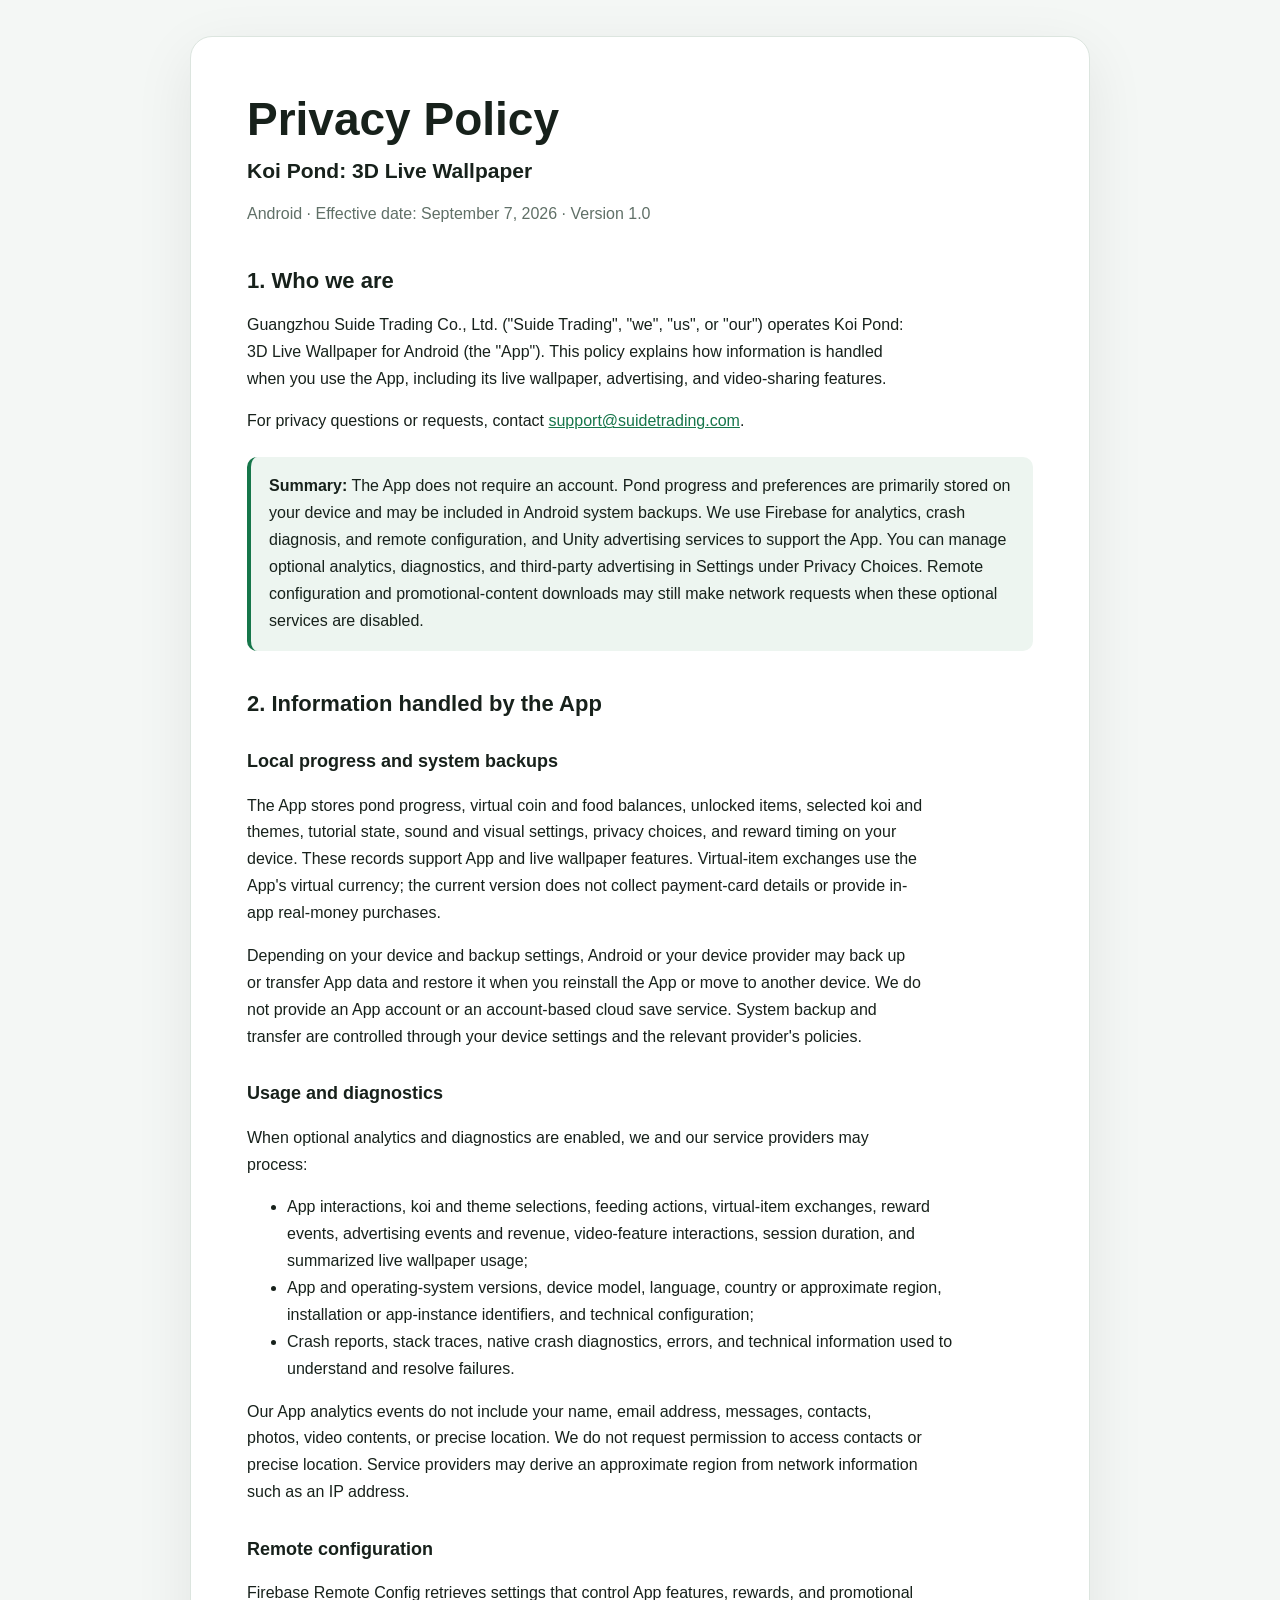
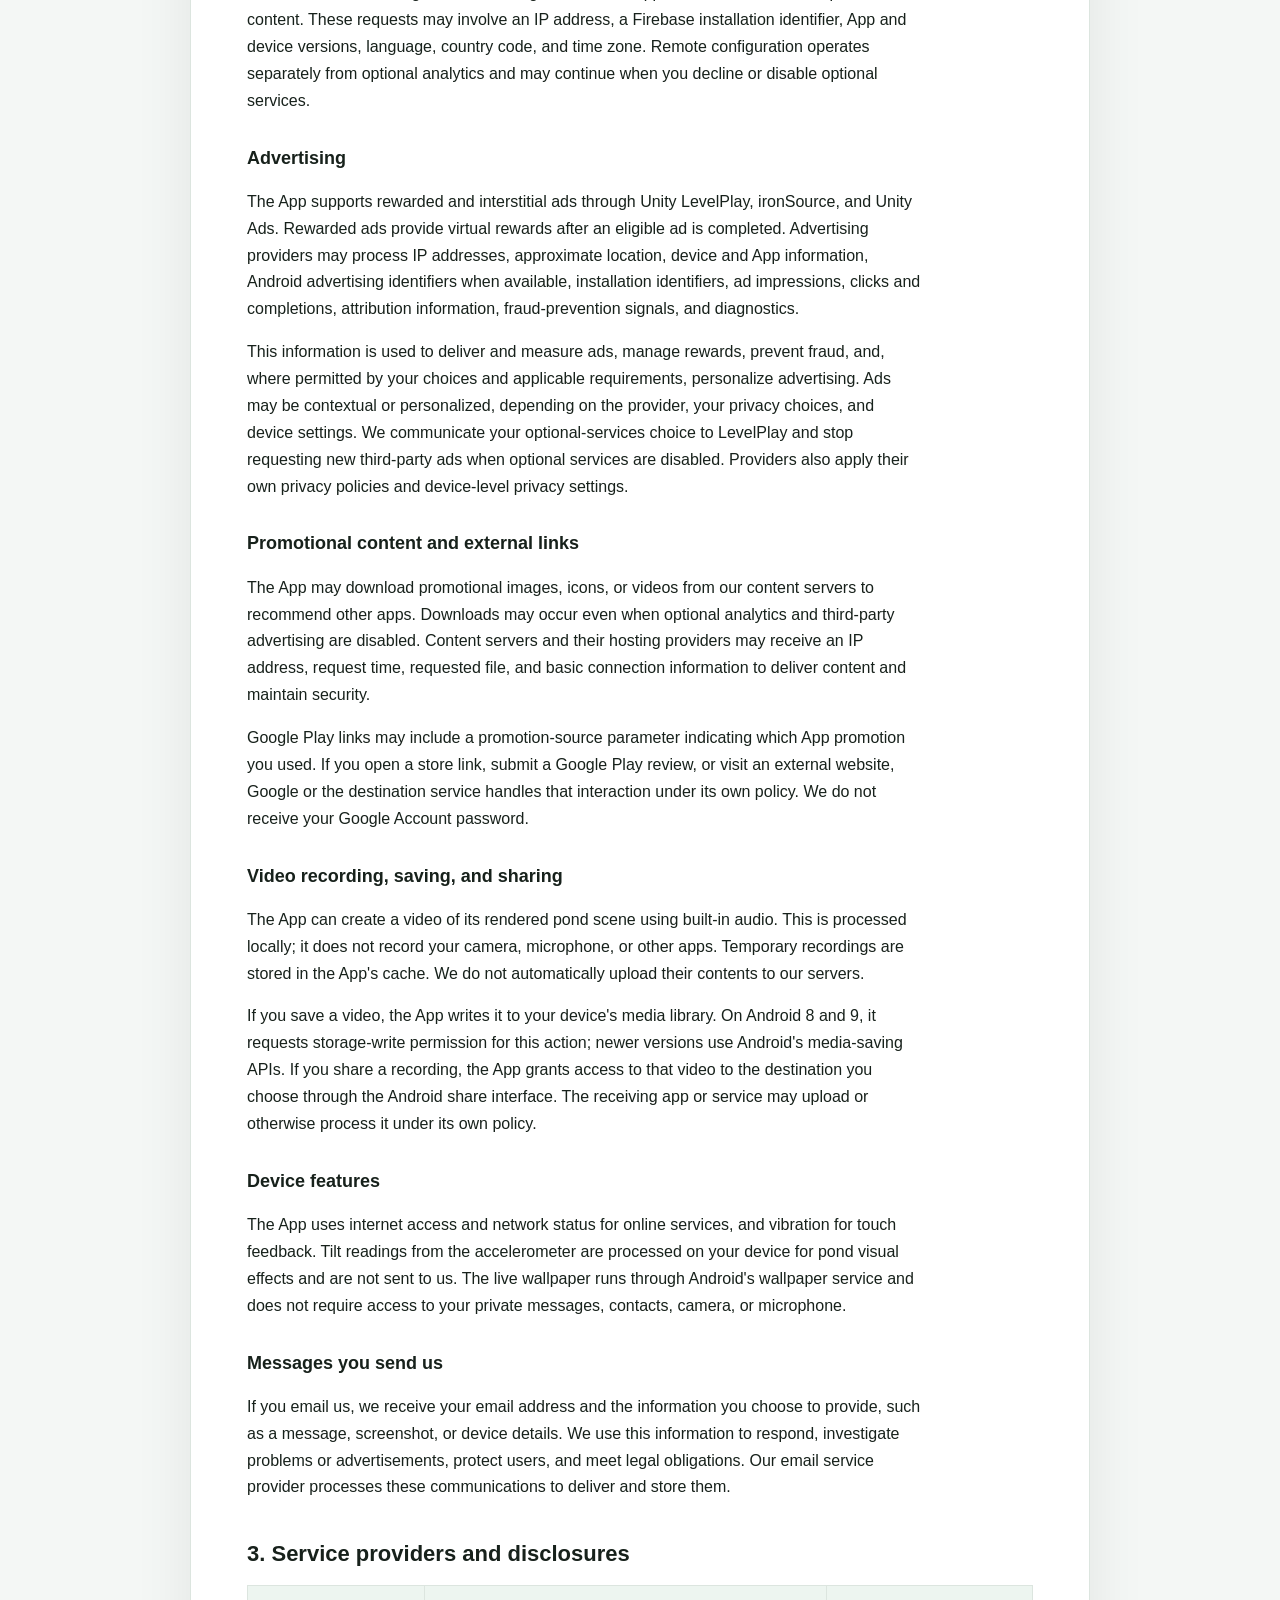
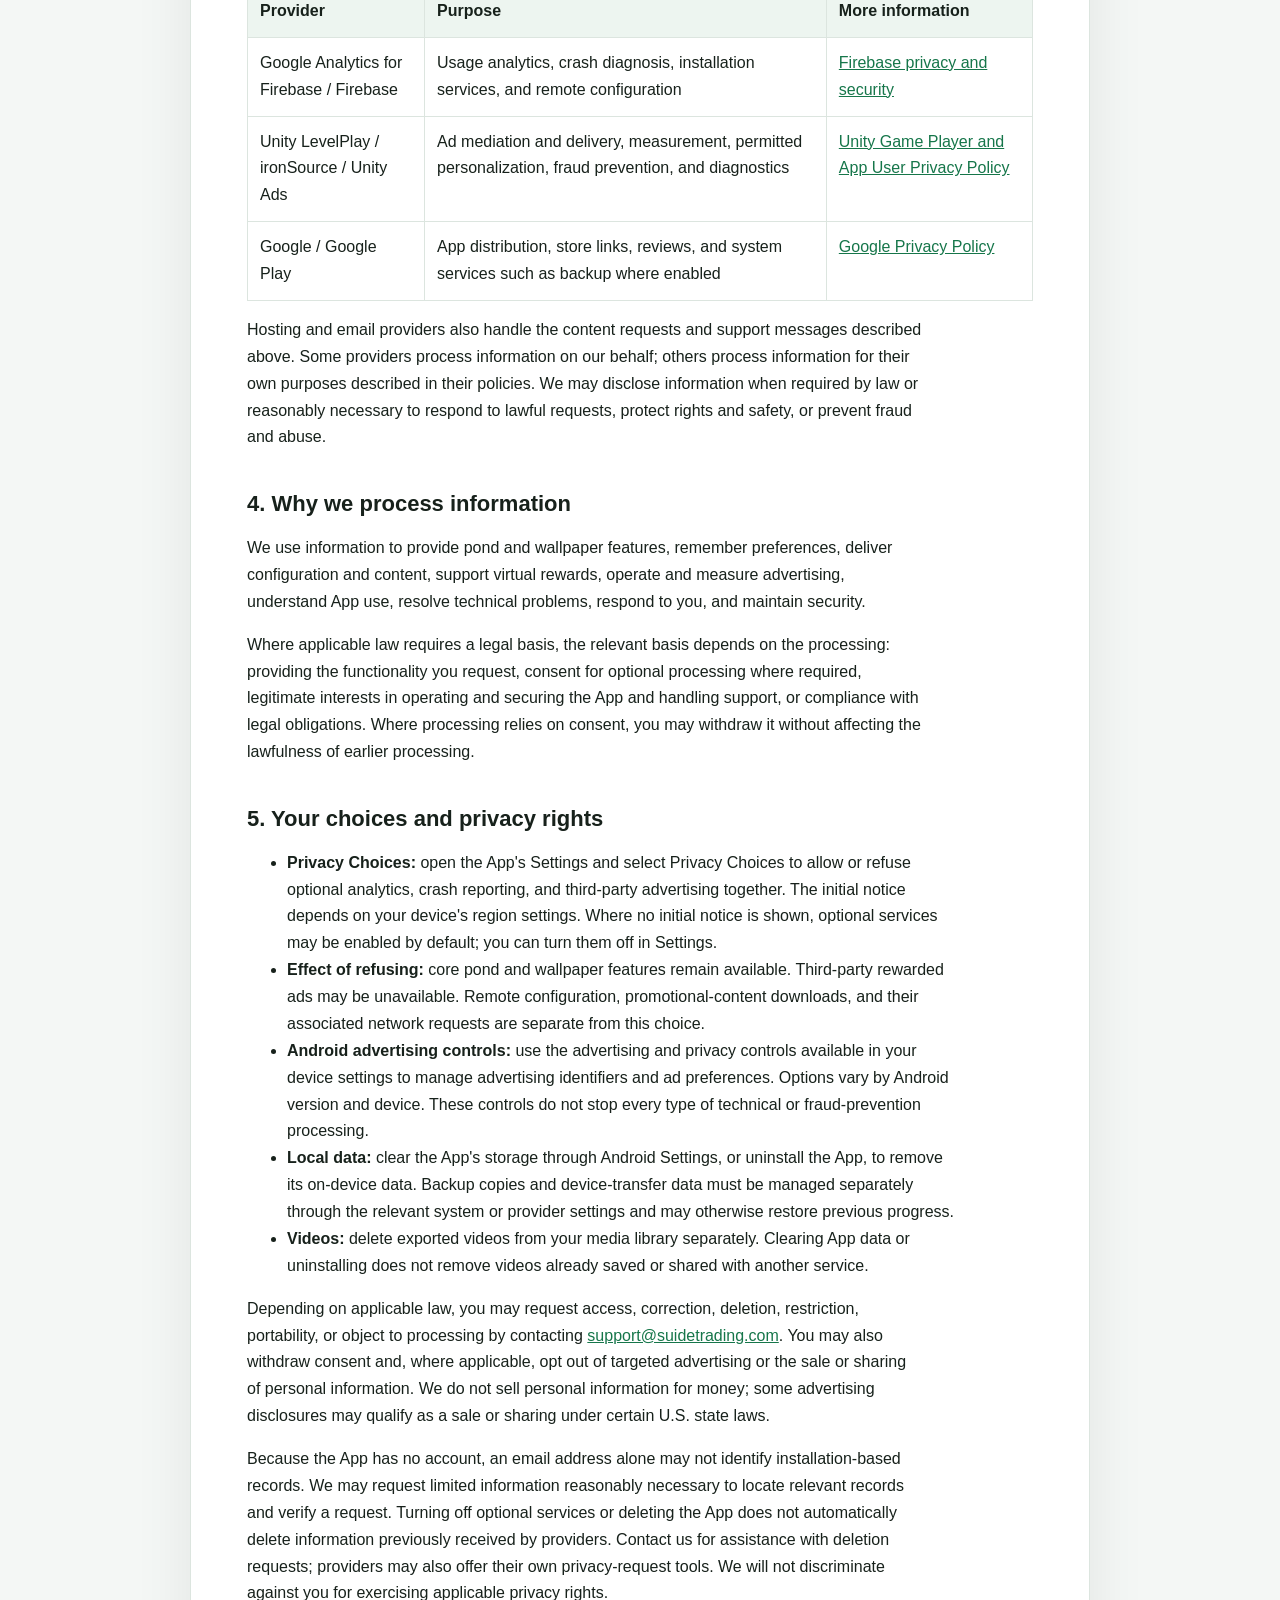
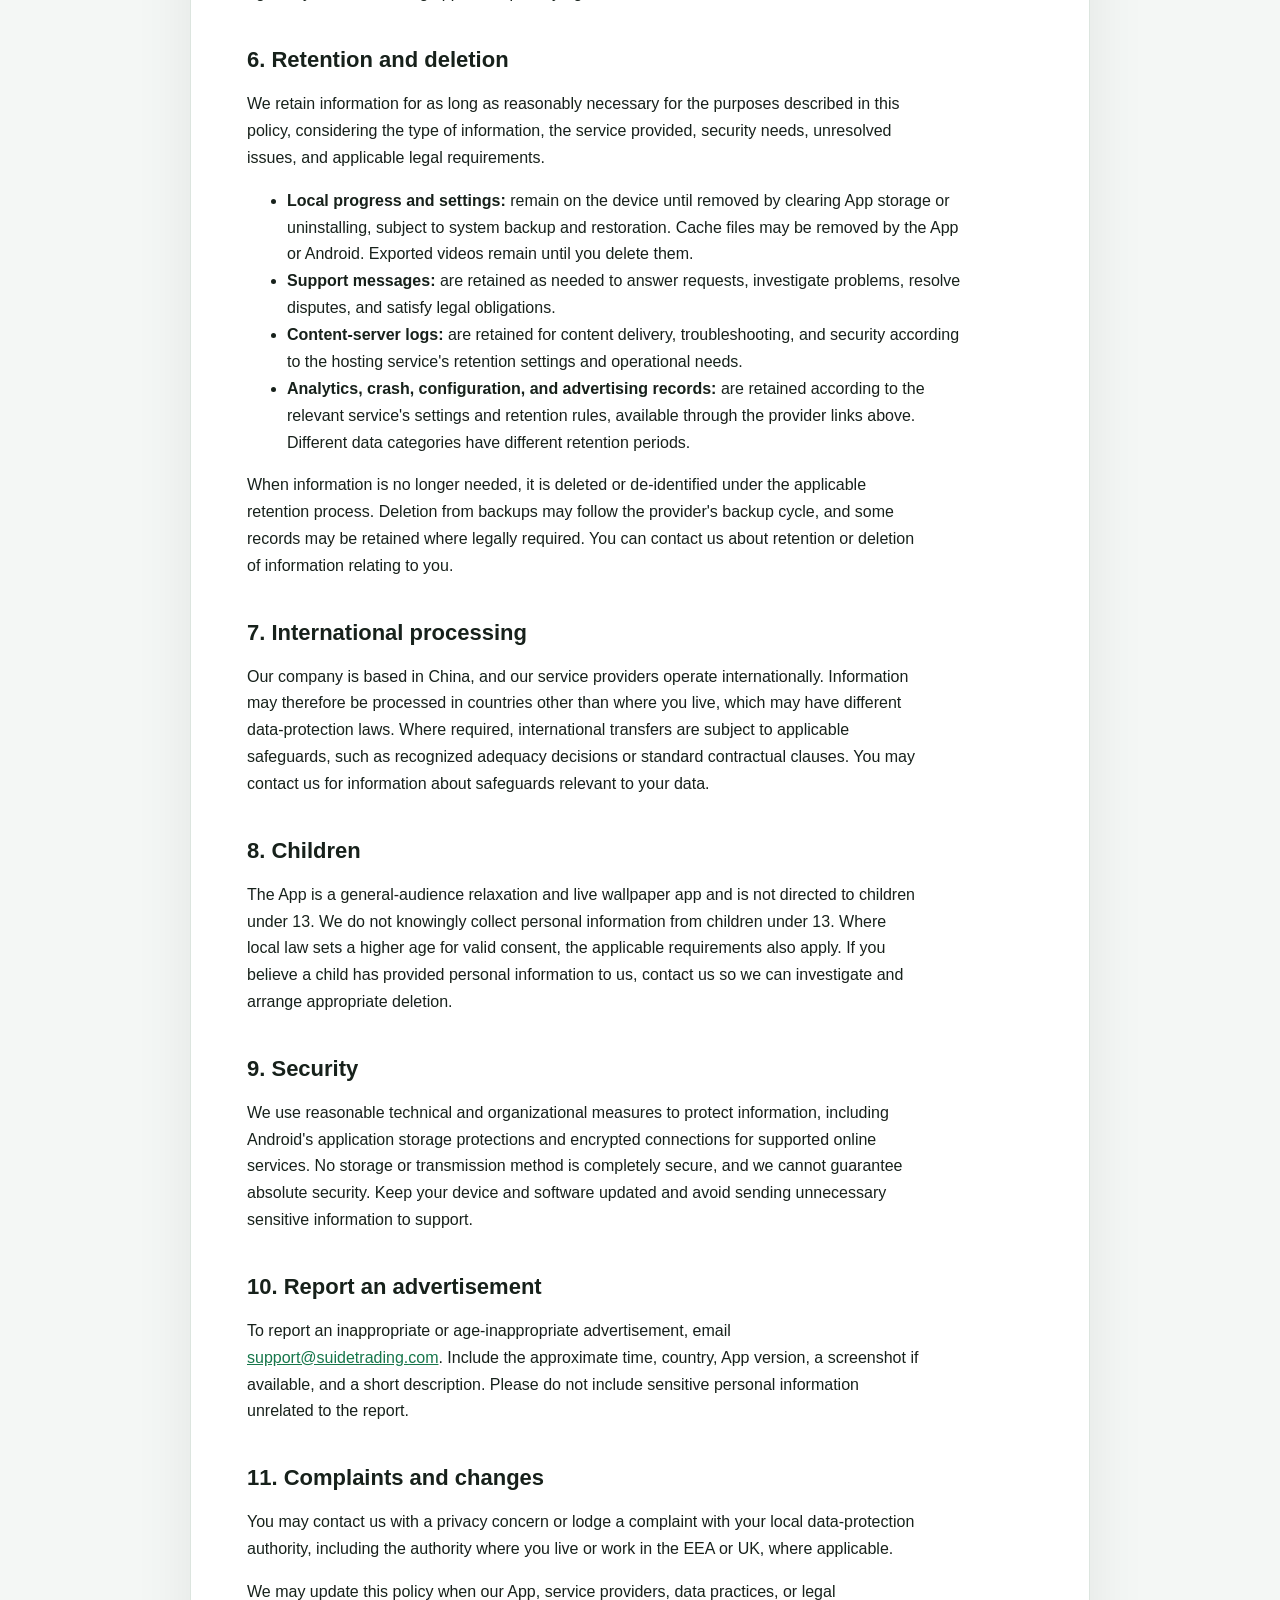
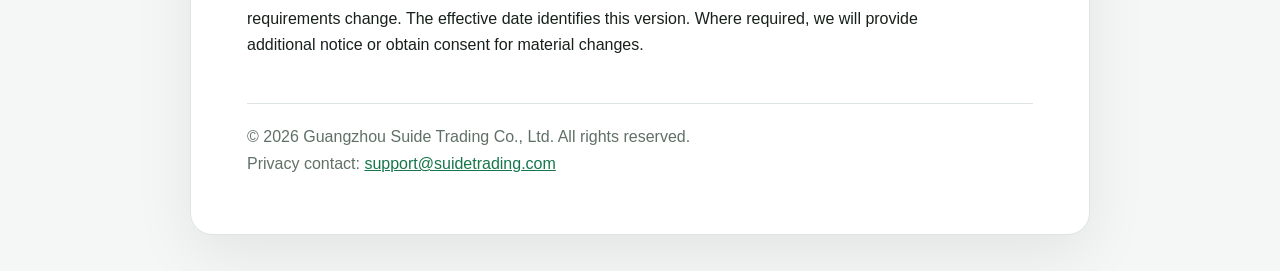
==== koi-pond-android-privacy-policy.html @ 1710c2ee "1" ====
<!doctype html>
<html lang="en">
<head>
  <meta charset="utf-8">
  <meta name="viewport" content="width=device-width, initial-scale=1">
  <meta name="color-scheme" content="light dark">
  <meta name="description" content="Privacy Policy for Koi Pond: 3D Live Wallpaper on Android, operated by Guangzhou Suide Trading Co., Ltd.">
  <title>Koi Pond: 3D Live Wallpaper — Privacy Policy</title>
  <style>
    :root { color-scheme: light dark; --page: #f4f7f5; --card: #fff; --text: #17211b; --muted: #607067; --accent: #16764a; --line: #dce5df; --tint: #edf5f0; }
    @media (prefers-color-scheme: dark) {
      :root { --page: #101512; --card: #18201b; --text: #edf5f0; --muted: #a9b8af; --accent: #58d28e; --line: #334039; --tint: #203027; }
    }
    * { box-sizing: border-box; }
    body { margin: 0; background: var(--page); color: var(--text); font: 16px/1.68 -apple-system, BlinkMacSystemFont, "Segoe UI", sans-serif; }
    main { width: min(900px, calc(100% - 32px)); margin: 36px auto; padding: clamp(24px, 5vw, 56px); background: var(--card); border: 1px solid var(--line); border-radius: 22px; box-shadow: 0 18px 60px rgb(0 0 0 / 8%); }
    h1 { margin: 0 0 6px; font-size: clamp(30px, 6vw, 46px); line-height: 1.15; }
    h2 { margin: 38px 0 10px; font-size: 22px; line-height: 1.35; }
    h3 { margin: 28px 0 8px; font-size: 18px; }
    p, li { max-width: 76ch; }
    p, li, td, th { overflow-wrap: anywhere; }
    a { color: var(--accent); }
    a:focus-visible { outline: 2px solid var(--accent); outline-offset: 3px; }
    .app-name { margin: 10px 0 6px; font-size: 21px; font-weight: 600; line-height: 1.4; }
    .meta, .muted { color: var(--muted); }
    .notice { margin: 22px 0; padding: 16px 18px; background: var(--tint); border-left: 4px solid var(--accent); border-radius: 10px; }
    table { width: 100%; border-collapse: collapse; margin: 16px 0; }
    th, td { padding: 12px; border: 1px solid var(--line); text-align: left; vertical-align: top; }
    th { background: var(--tint); }
    footer { margin-top: 44px; padding-top: 20px; border-top: 1px solid var(--line); color: var(--muted); }
    @media (max-width: 560px) {
      main { margin: 16px auto; padding: 24px 20px; border-radius: 16px; }
      table, tbody, tr, td { display: block; }
      thead { position: absolute; width: 1px; height: 1px; overflow: hidden; clip-path: inset(50%); }
      tbody tr { margin-bottom: 14px; border: 1px solid var(--line); border-radius: 10px; overflow: hidden; }
      td { border: 0; padding: 8px 12px; }
      td:first-child { background: var(--tint); font-weight: 600; }
      td:last-child { padding-bottom: 12px; }
      ul { padding-left: 22px; }
    }
    @media print {
      :root { --page: #fff; --card: #fff; --text: #000; --muted: #333; --accent: #135c38; --line: #ccc; --tint: #f4f4f4; }
      main { width: 100%; margin: 0; padding: 0; border: 0; box-shadow: none; }
      h2, h3 { break-after: avoid; }
      tr { break-inside: avoid; }
    }
  </style>
</head>
<body>
<main>
  <header>
    <h1>Privacy Policy</h1>
    <p class="app-name">Koi Pond: 3D Live Wallpaper</p>
    <p class="meta">Android · Effective date: September 7, 2026 · Version 1.0</p>
  </header>

  <section aria-labelledby="who-we-are">
    <h2 id="who-we-are">1. Who we are</h2>
    <p>Guangzhou Suide Trading Co., Ltd. ("Suide Trading", "we", "us", or "our") operates Koi Pond: 3D Live Wallpaper for Android (the "App"). This policy explains how information is handled when you use the App, including its live wallpaper, advertising, and video-sharing features.</p>
    <p>For privacy questions or requests, contact <a href="mailto:support@suidetrading.com">support@suidetrading.com</a>.</p>
    <div class="notice"><strong>Summary:</strong> The App does not require an account. Pond progress and preferences are primarily stored on your device and may be included in Android system backups. We use Firebase for analytics, crash diagnosis, and remote configuration, and Unity advertising services to support the App. You can manage optional analytics, diagnostics, and third-party advertising in Settings under Privacy Choices. Remote configuration and promotional-content downloads may still make network requests when these optional services are disabled.</div>
  </section>

  <section aria-labelledby="information">
    <h2 id="information">2. Information handled by the App</h2>

    <h3>Local progress and system backups</h3>
    <p>The App stores pond progress, virtual coin and food balances, unlocked items, selected koi and themes, tutorial state, sound and visual settings, privacy choices, and reward timing on your device. These records support App and live wallpaper features. Virtual-item exchanges use the App's virtual currency; the current version does not collect payment-card details or provide in-app real-money purchases.</p>
    <p>Depending on your device and backup settings, Android or your device provider may back up or transfer App data and restore it when you reinstall the App or move to another device. We do not provide an App account or an account-based cloud save service. System backup and transfer are controlled through your device settings and the relevant provider's policies.</p>

    <h3>Usage and diagnostics</h3>
    <p>When optional analytics and diagnostics are enabled, we and our service providers may process:</p>
    <ul>
      <li>App interactions, koi and theme selections, feeding actions, virtual-item exchanges, reward events, advertising events and revenue, video-feature interactions, session duration, and summarized live wallpaper usage;</li>
      <li>App and operating-system versions, device model, language, country or approximate region, installation or app-instance identifiers, and technical configuration;</li>
      <li>Crash reports, stack traces, native crash diagnostics, errors, and technical information used to understand and resolve failures.</li>
    </ul>
    <p>Our App analytics events do not include your name, email address, messages, contacts, photos, video contents, or precise location. We do not request permission to access contacts or precise location. Service providers may derive an approximate region from network information such as an IP address.</p>

    <h3>Remote configuration</h3>
    <p>Firebase Remote Config retrieves settings that control App features, rewards, and promotional content. These requests may involve an IP address, a Firebase installation identifier, App and device versions, language, country code, and time zone. Remote configuration operates separately from optional analytics and may continue when you decline or disable optional services.</p>

    <h3>Advertising</h3>
    <p>The App supports rewarded and interstitial ads through Unity LevelPlay, ironSource, and Unity Ads. Rewarded ads provide virtual rewards after an eligible ad is completed. Advertising providers may process IP addresses, approximate location, device and App information, Android advertising identifiers when available, installation identifiers, ad impressions, clicks and completions, attribution information, fraud-prevention signals, and diagnostics.</p>
    <p>This information is used to deliver and measure ads, manage rewards, prevent fraud, and, where permitted by your choices and applicable requirements, personalize advertising. Ads may be contextual or personalized, depending on the provider, your privacy choices, and device settings. We communicate your optional-services choice to LevelPlay and stop requesting new third-party ads when optional services are disabled. Providers also apply their own privacy policies and device-level privacy settings.</p>

    <h3>Promotional content and external links</h3>
    <p>The App may download promotional images, icons, or videos from our content servers to recommend other apps. Downloads may occur even when optional analytics and third-party advertising are disabled. Content servers and their hosting providers may receive an IP address, request time, requested file, and basic connection information to deliver content and maintain security.</p>
    <p>Google Play links may include a promotion-source parameter indicating which App promotion you used. If you open a store link, submit a Google Play review, or visit an external website, Google or the destination service handles that interaction under its own policy. We do not receive your Google Account password.</p>

    <h3>Video recording, saving, and sharing</h3>
    <p>The App can create a video of its rendered pond scene using built-in audio. This is processed locally; it does not record your camera, microphone, or other apps. Temporary recordings are stored in the App's cache. We do not automatically upload their contents to our servers.</p>
    <p>If you save a video, the App writes it to your device's media library. On Android 8 and 9, it requests storage-write permission for this action; newer versions use Android's media-saving APIs. If you share a recording, the App grants access to that video to the destination you choose through the Android share interface. The receiving app or service may upload or otherwise process it under its own policy.</p>

    <h3>Device features</h3>
    <p>The App uses internet access and network status for online services, and vibration for touch feedback. Tilt readings from the accelerometer are processed on your device for pond visual effects and are not sent to us. The live wallpaper runs through Android's wallpaper service and does not require access to your private messages, contacts, camera, or microphone.</p>

    <h3>Messages you send us</h3>
    <p>If you email us, we receive your email address and the information you choose to provide, such as a message, screenshot, or device details. We use this information to respond, investigate problems or advertisements, protect users, and meet legal obligations. Our email service provider processes these communications to deliver and store them.</p>
  </section>

  <section aria-labelledby="providers">
    <h2 id="providers">3. Service providers and disclosures</h2>
    <table>
      <thead><tr><th scope="col">Provider</th><th scope="col">Purpose</th><th scope="col">More information</th></tr></thead>
      <tbody>
        <tr><td>Google Analytics for Firebase / Firebase</td><td>Usage analytics, crash diagnosis, installation services, and remote configuration</td><td><a href="https://firebase.google.com/support/privacy">Firebase privacy and security</a></td></tr>
        <tr><td>Unity LevelPlay / ironSource / Unity Ads</td><td>Ad mediation and delivery, measurement, permitted personalization, fraud prevention, and diagnostics</td><td><a href="https://unity.com/legal/game-player-and-app-user-privacy-policy">Unity Game Player and App User Privacy Policy</a></td></tr>
        <tr><td>Google / Google Play</td><td>App distribution, store links, reviews, and system services such as backup where enabled</td><td><a href="https://policies.google.com/privacy">Google Privacy Policy</a></td></tr>
      </tbody>
    </table>
    <p>Hosting and email providers also handle the content requests and support messages described above. Some providers process information on our behalf; others process information for their own purposes described in their policies. We may disclose information when required by law or reasonably necessary to respond to lawful requests, protect rights and safety, or prevent fraud and abuse.</p>
  </section>

  <section aria-labelledby="purposes">
    <h2 id="purposes">4. Why we process information</h2>
    <p>We use information to provide pond and wallpaper features, remember preferences, deliver configuration and content, support virtual rewards, operate and measure advertising, understand App use, resolve technical problems, respond to you, and maintain security.</p>
    <p>Where applicable law requires a legal basis, the relevant basis depends on the processing: providing the functionality you request, consent for optional processing where required, legitimate interests in operating and securing the App and handling support, or compliance with legal obligations. Where processing relies on consent, you may withdraw it without affecting the lawfulness of earlier processing.</p>
  </section>

  <section aria-labelledby="choices">
    <h2 id="choices">5. Your choices and privacy rights</h2>
    <ul>
      <li><strong>Privacy Choices:</strong> open the App's Settings and select Privacy Choices to allow or refuse optional analytics, crash reporting, and third-party advertising together. The initial notice depends on your device's region settings. Where no initial notice is shown, optional services may be enabled by default; you can turn them off in Settings.</li>
      <li><strong>Effect of refusing:</strong> core pond and wallpaper features remain available. Third-party rewarded ads may be unavailable. Remote configuration, promotional-content downloads, and their associated network requests are separate from this choice.</li>
      <li><strong>Android advertising controls:</strong> use the advertising and privacy controls available in your device settings to manage advertising identifiers and ad preferences. Options vary by Android version and device. These controls do not stop every type of technical or fraud-prevention processing.</li>
      <li><strong>Local data:</strong> clear the App's storage through Android Settings, or uninstall the App, to remove its on-device data. Backup copies and device-transfer data must be managed separately through the relevant system or provider settings and may otherwise restore previous progress.</li>
      <li><strong>Videos:</strong> delete exported videos from your media library separately. Clearing App data or uninstalling does not remove videos already saved or shared with another service.</li>
    </ul>
    <p>Depending on applicable law, you may request access, correction, deletion, restriction, portability, or object to processing by contacting <a href="mailto:support@suidetrading.com">support@suidetrading.com</a>. You may also withdraw consent and, where applicable, opt out of targeted advertising or the sale or sharing of personal information. We do not sell personal information for money; some advertising disclosures may qualify as a sale or sharing under certain U.S. state laws.</p>
    <p>Because the App has no account, an email address alone may not identify installation-based records. We may request limited information reasonably necessary to locate relevant records and verify a request. Turning off optional services or deleting the App does not automatically delete information previously received by providers. Contact us for assistance with deletion requests; providers may also offer their own privacy-request tools. We will not discriminate against you for exercising applicable privacy rights.</p>
  </section>

  <section aria-labelledby="retention">
    <h2 id="retention">6. Retention and deletion</h2>
    <p>We retain information for as long as reasonably necessary for the purposes described in this policy, considering the type of information, the service provided, security needs, unresolved issues, and applicable legal requirements.</p>
    <ul>
      <li><strong>Local progress and settings:</strong> remain on the device until removed by clearing App storage or uninstalling, subject to system backup and restoration. Cache files may be removed by the App or Android. Exported videos remain until you delete them.</li>
      <li><strong>Support messages:</strong> are retained as needed to answer requests, investigate problems, resolve disputes, and satisfy legal obligations.</li>
      <li><strong>Content-server logs:</strong> are retained for content delivery, troubleshooting, and security according to the hosting service's retention settings and operational needs.</li>
      <li><strong>Analytics, crash, configuration, and advertising records:</strong> are retained according to the relevant service's settings and retention rules, available through the provider links above. Different data categories have different retention periods.</li>
    </ul>
    <p>When information is no longer needed, it is deleted or de-identified under the applicable retention process. Deletion from backups may follow the provider's backup cycle, and some records may be retained where legally required. You can contact us about retention or deletion of information relating to you.</p>
  </section>

  <section aria-labelledby="transfers">
    <h2 id="transfers">7. International processing</h2>
    <p>Our company is based in China, and our service providers operate internationally. Information may therefore be processed in countries other than where you live, which may have different data-protection laws. Where required, international transfers are subject to applicable safeguards, such as recognized adequacy decisions or standard contractual clauses. You may contact us for information about safeguards relevant to your data.</p>
  </section>

  <section aria-labelledby="children">
    <h2 id="children">8. Children</h2>
    <p>The App is a general-audience relaxation and live wallpaper app and is not directed to children under 13. We do not knowingly collect personal information from children under 13. Where local law sets a higher age for valid consent, the applicable requirements also apply. If you believe a child has provided personal information to us, contact us so we can investigate and arrange appropriate deletion.</p>
  </section>

  <section aria-labelledby="security">
    <h2 id="security">9. Security</h2>
    <p>We use reasonable technical and organizational measures to protect information, including Android's application storage protections and encrypted connections for supported online services. No storage or transmission method is completely secure, and we cannot guarantee absolute security. Keep your device and software updated and avoid sending unnecessary sensitive information to support.</p>
  </section>

  <section aria-labelledby="ad-reports">
    <h2 id="ad-reports">10. Report an advertisement</h2>
    <p>To report an inappropriate or age-inappropriate advertisement, email <a href="mailto:support@suidetrading.com?subject=Koi%20Pond%3A%203D%20Live%20Wallpaper%20Ad%20Report">support@suidetrading.com</a>. Include the approximate time, country, App version, a screenshot if available, and a short description. Please do not include sensitive personal information unrelated to the report.</p>
  </section>

  <section aria-labelledby="changes">
    <h2 id="changes">11. Complaints and changes</h2>
    <p>You may contact us with a privacy concern or lodge a complaint with your local data-protection authority, including the authority where you live or work in the EEA or UK, where applicable.</p>
    <p>We may update this policy when our App, service providers, data practices, or legal requirements change. The effective date identifies this version. Where required, we will provide additional notice or obtain consent for material changes.</p>
  </section>

  <footer>© 2026 Guangzhou Suide Trading Co., Ltd. All rights reserved.<br>
    Privacy contact: <a href="mailto:support@suidetrading.com">support@suidetrading.com</a>
  </footer>
</main>
</body>
</html>
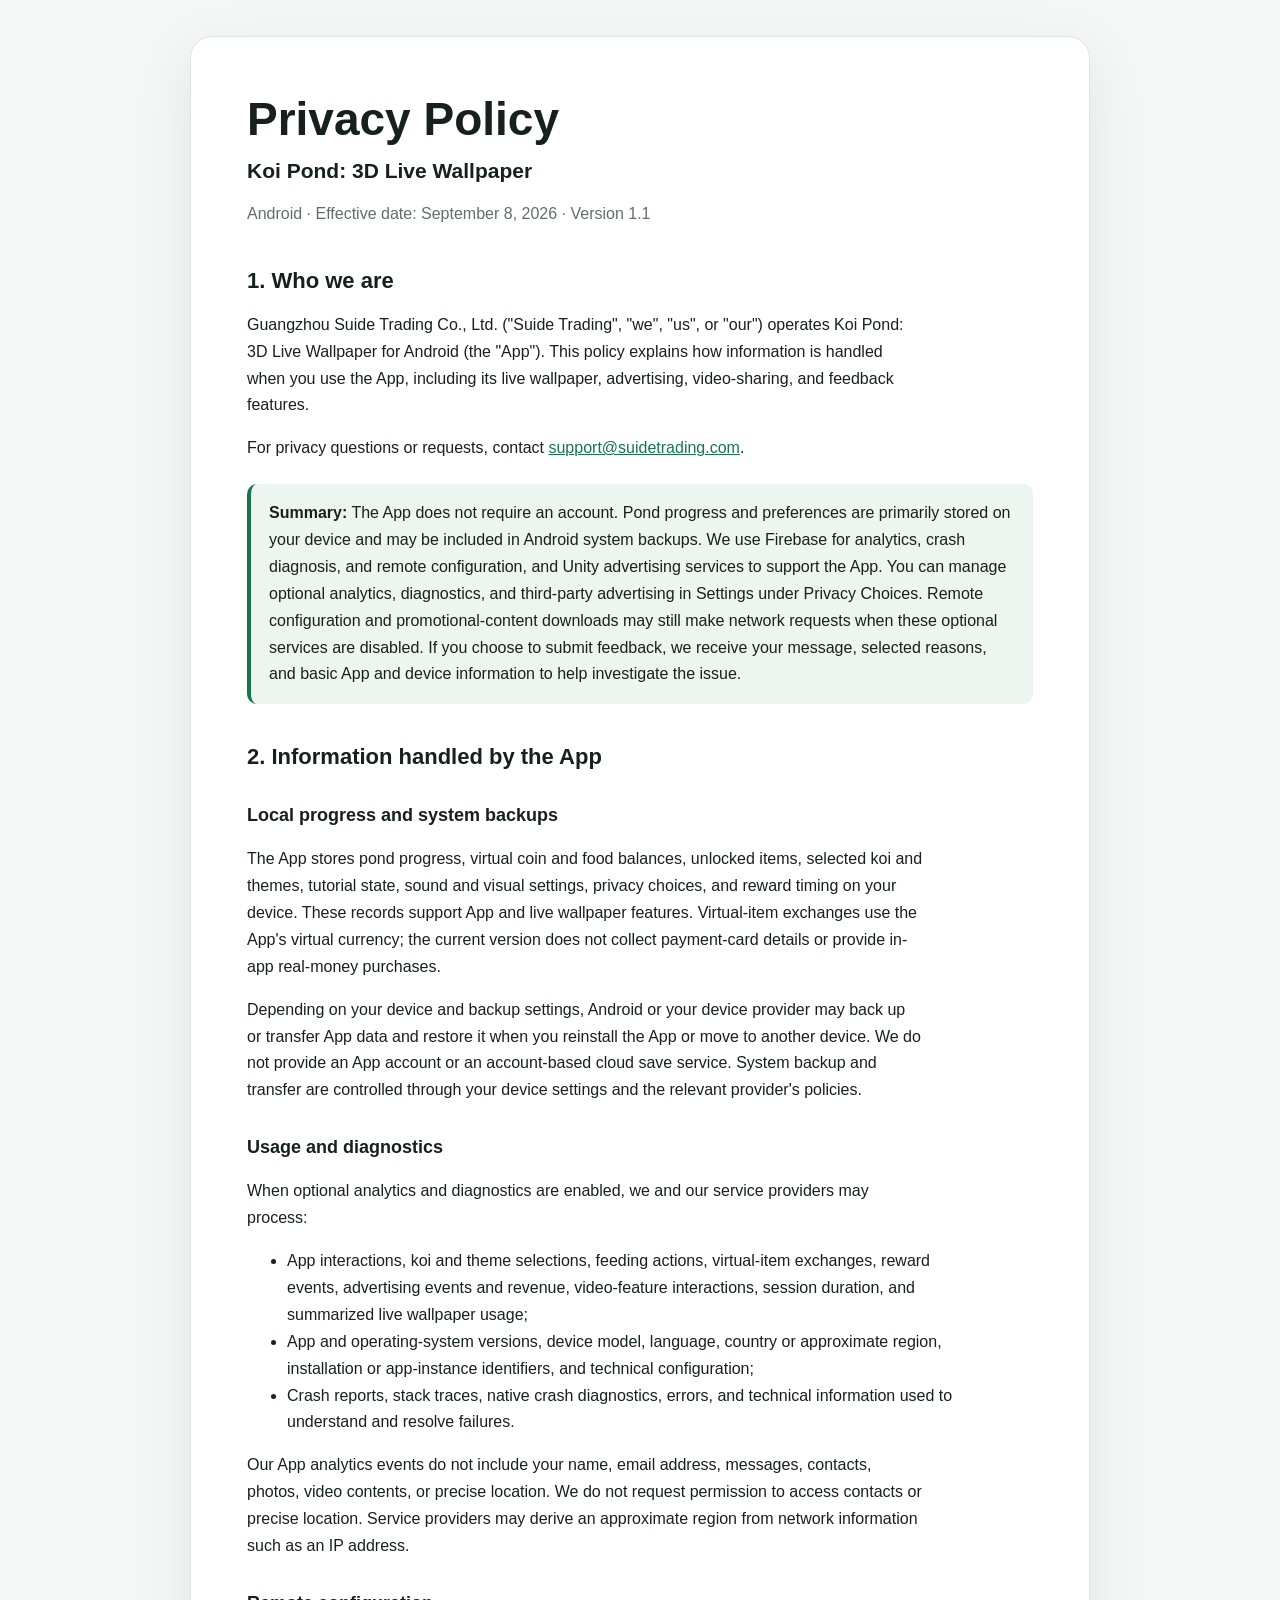
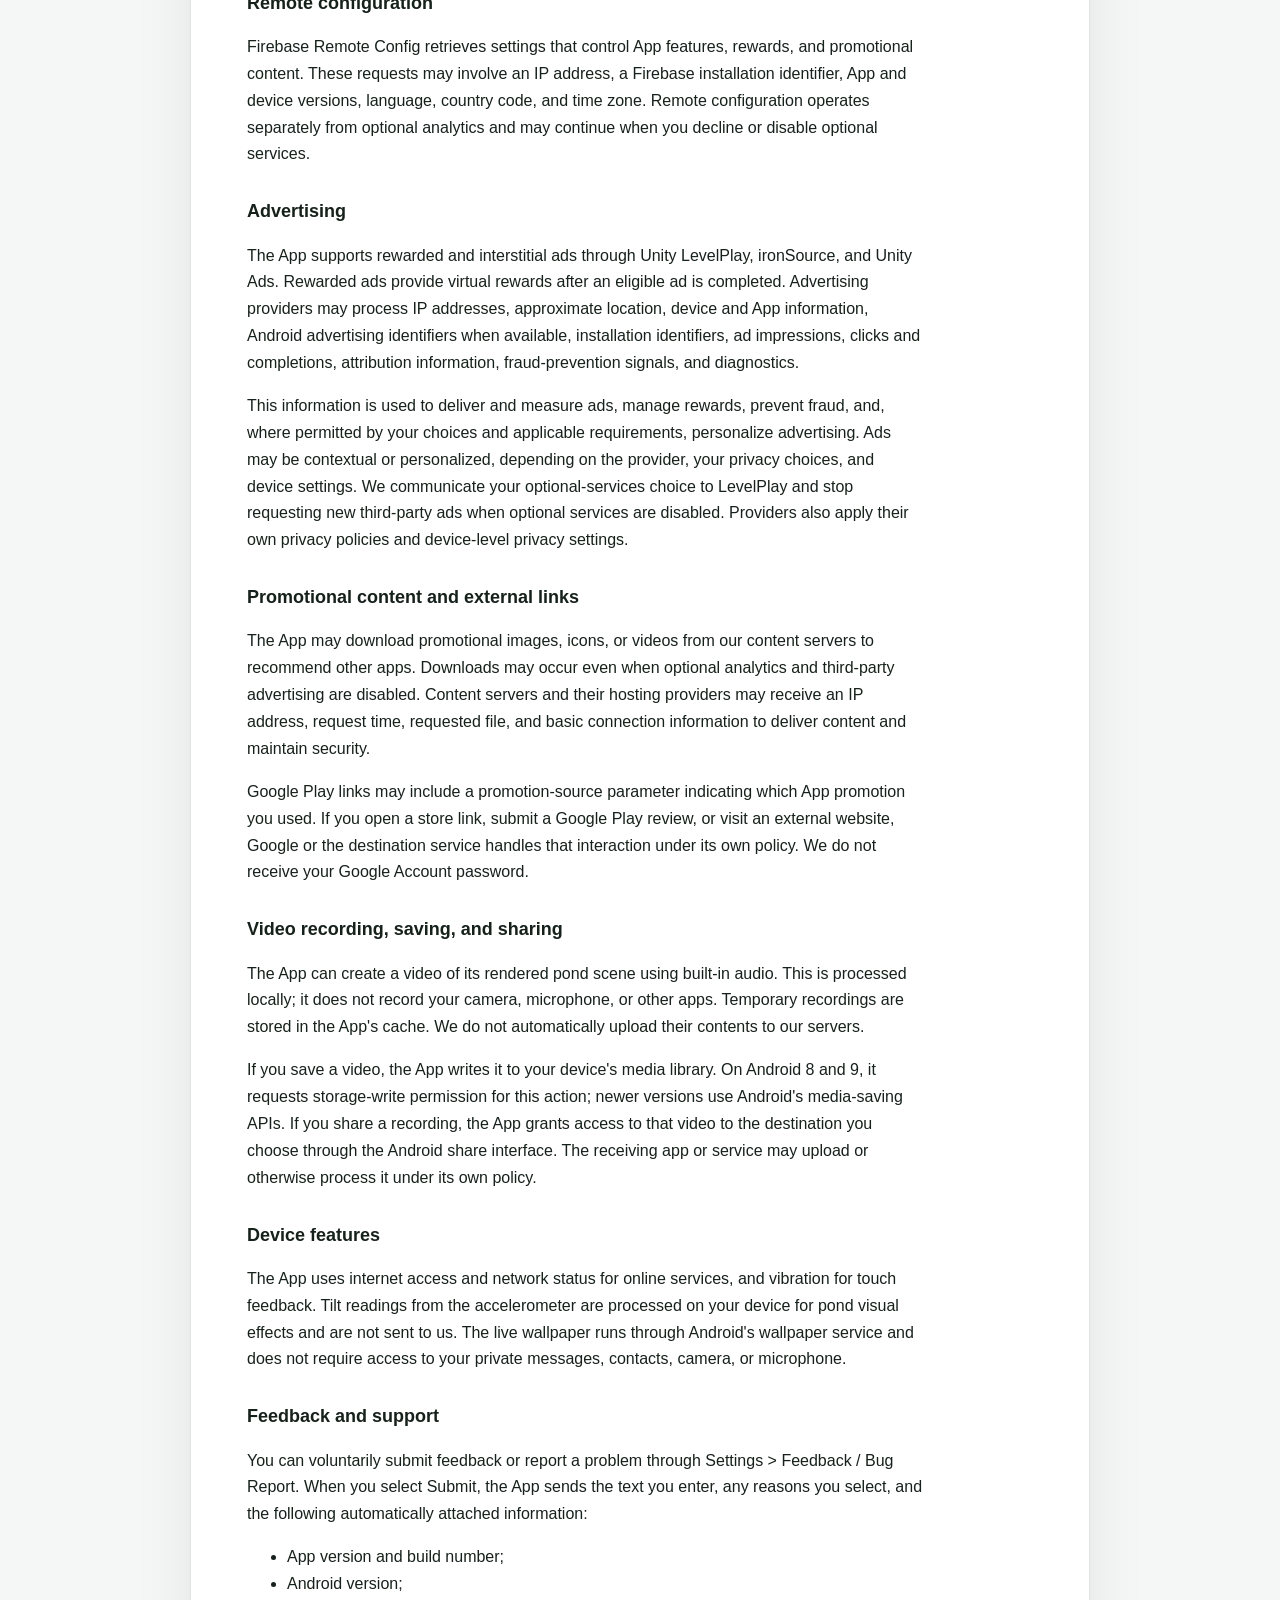
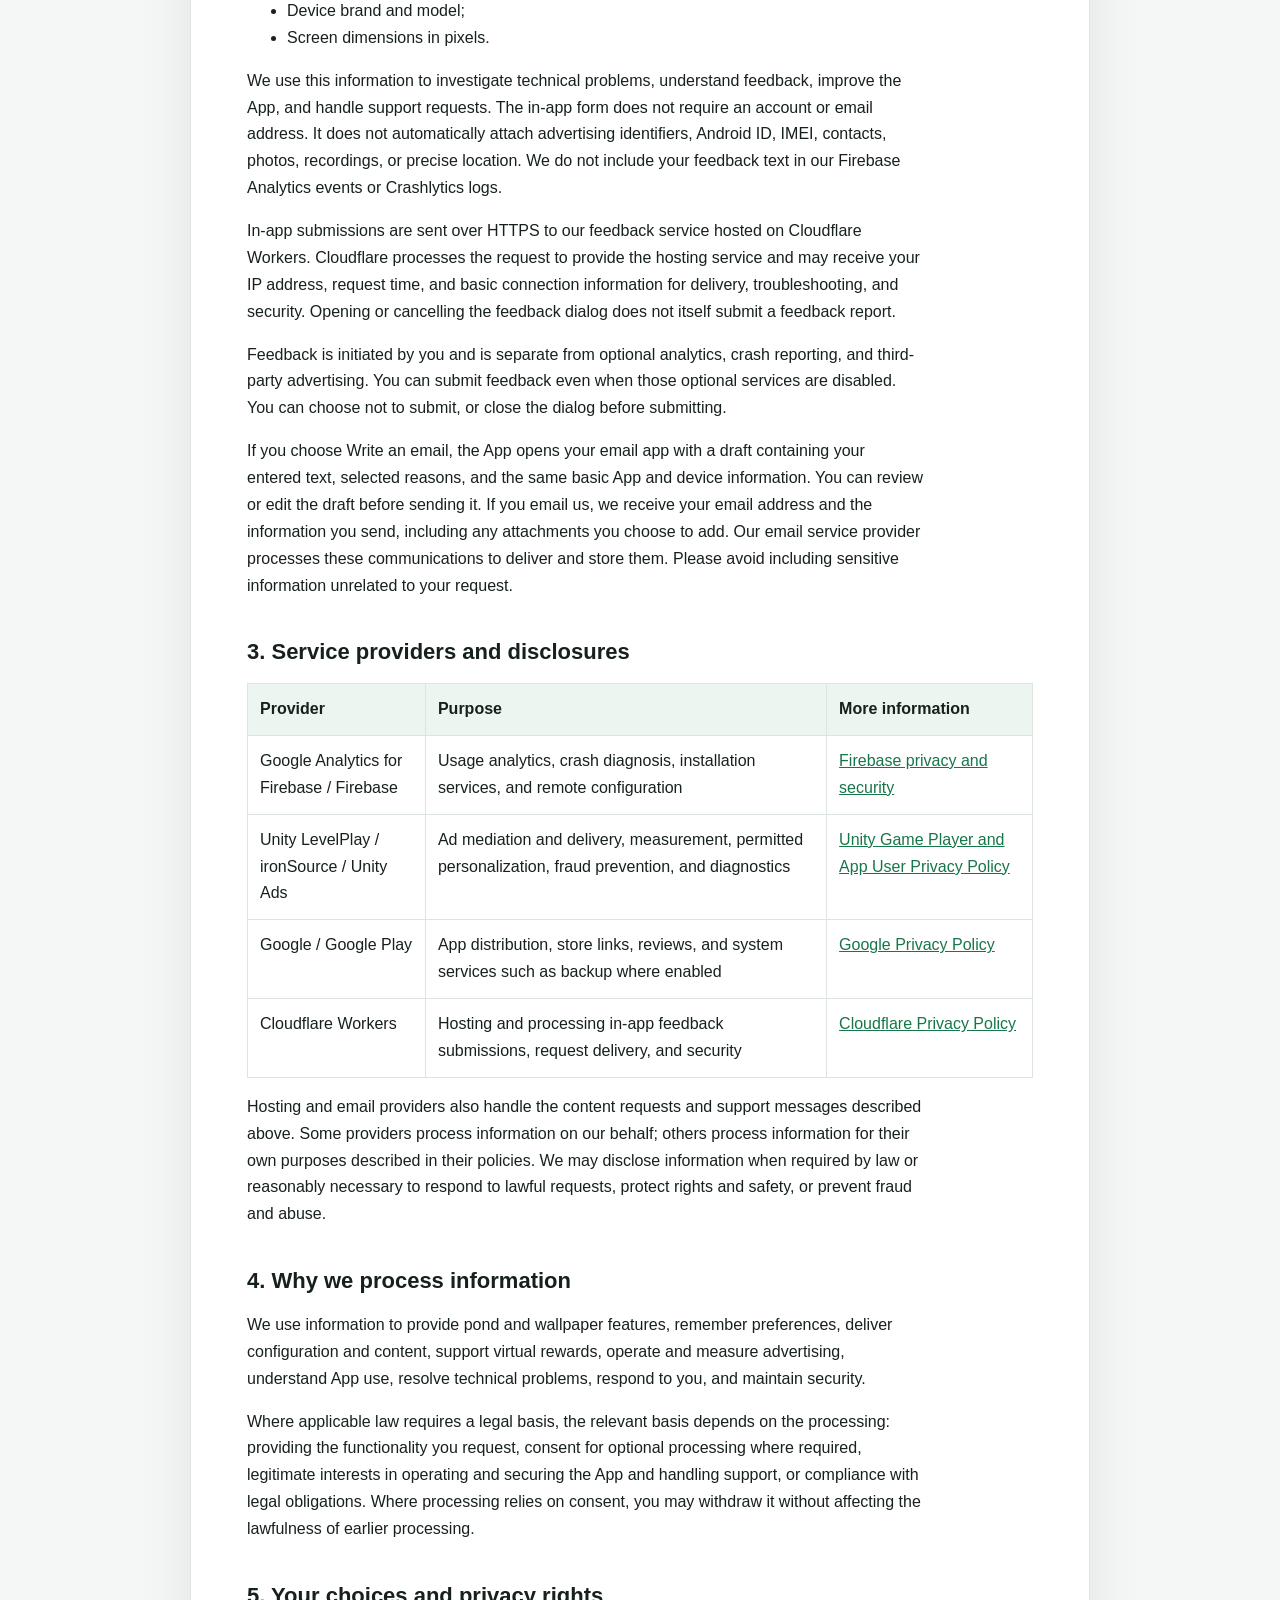
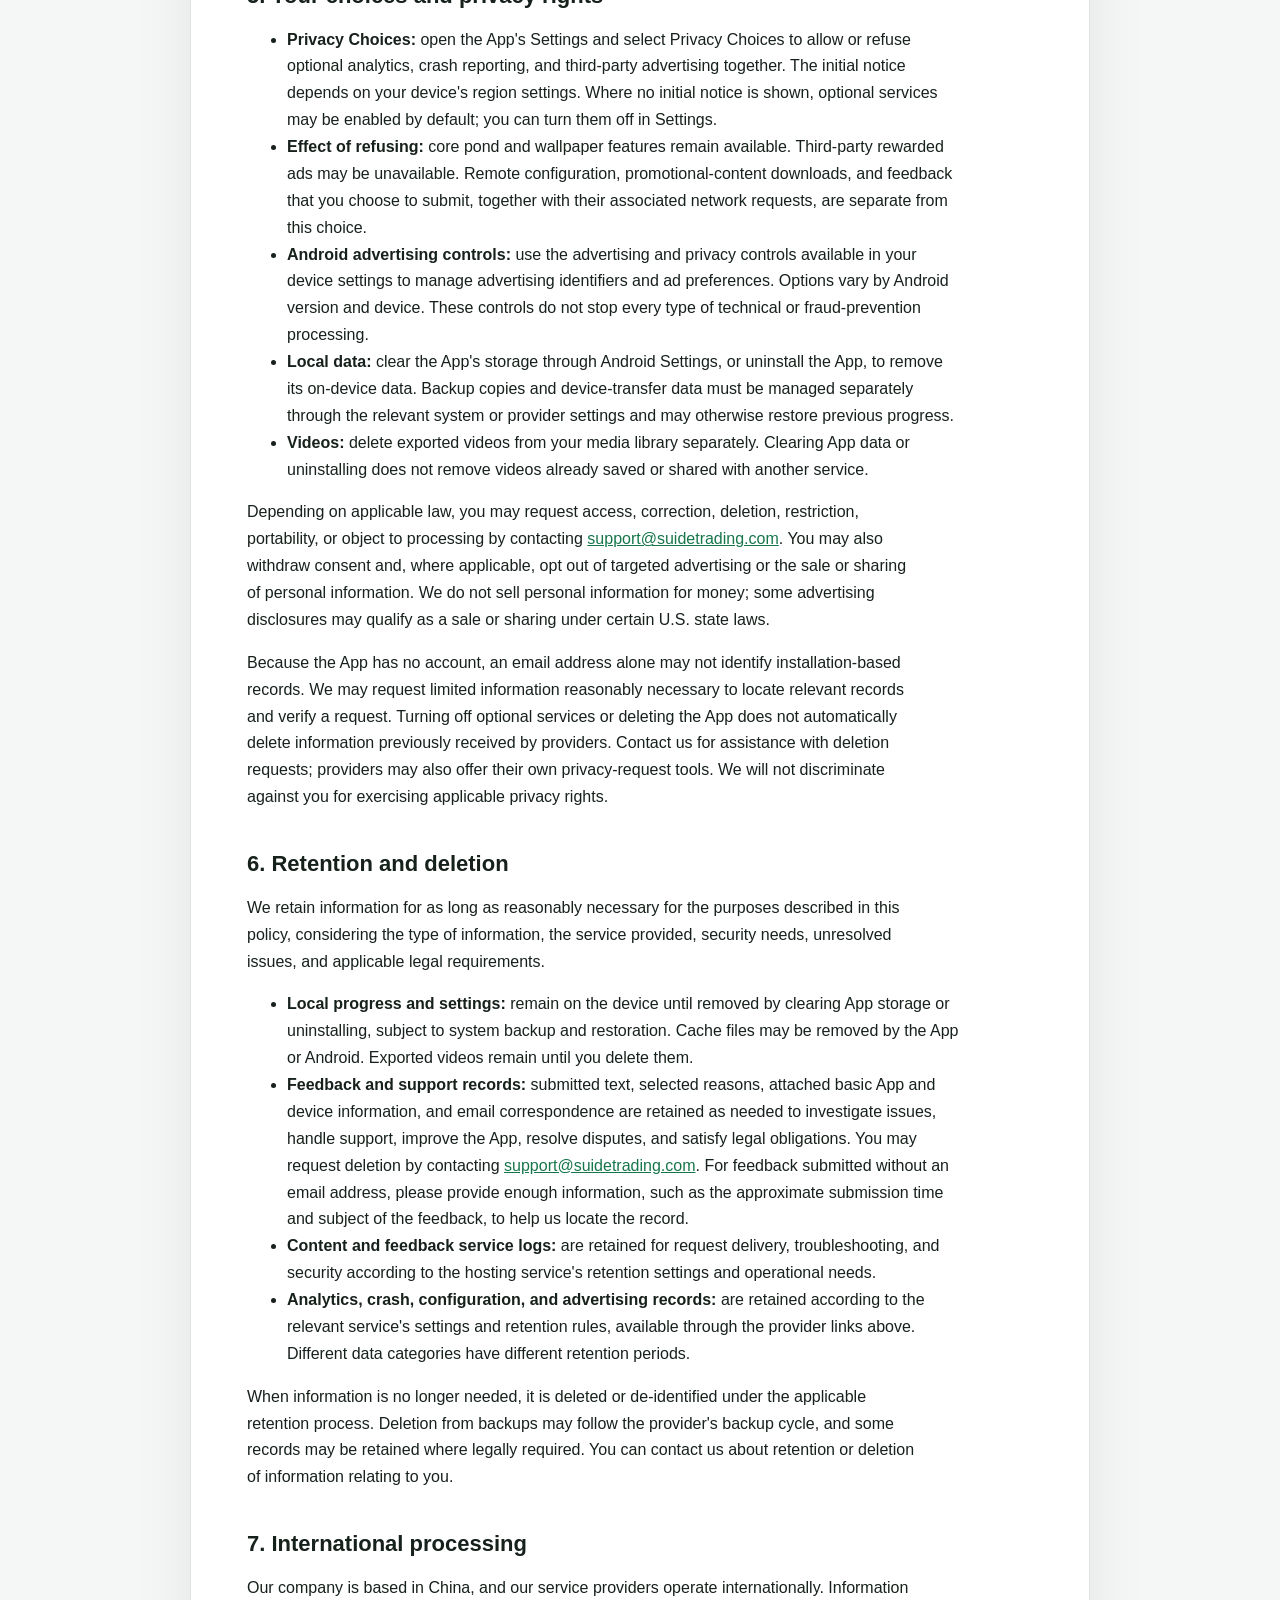
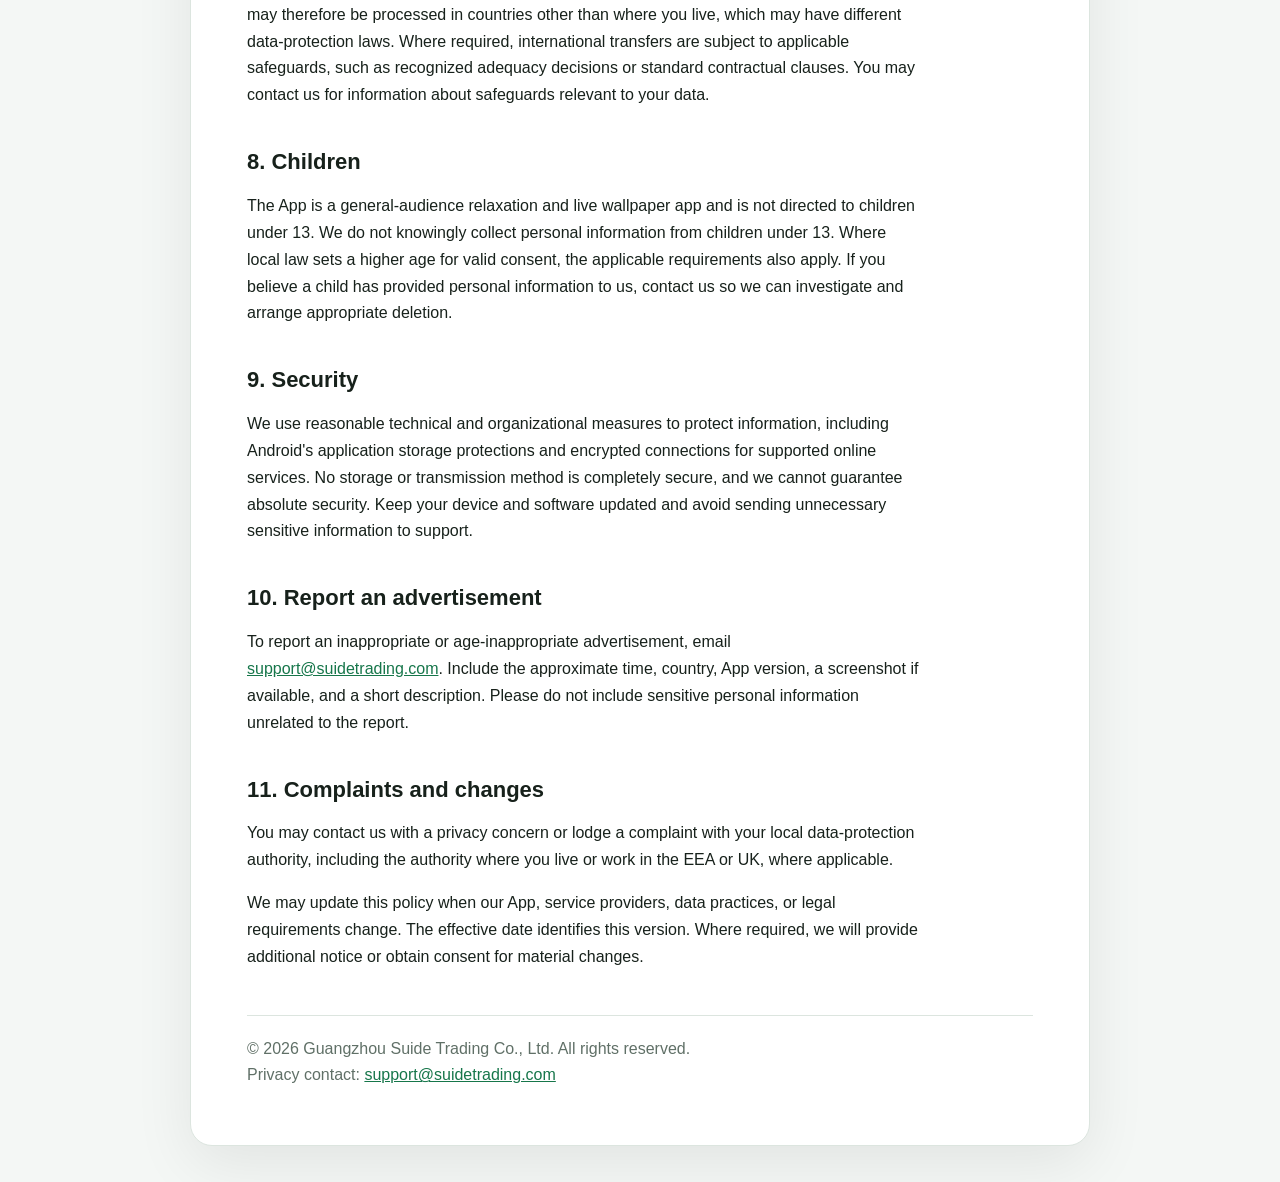
==== commit ce2b539b: "1" ====
--- a/koi-pond-android-privacy-policy.html
+++ b/koi-pond-android-privacy-policy.html
@@ -1,177 +1,188 @@
-<!doctype html>
-<html lang="en">
-<head>
-  <meta charset="utf-8">
-  <meta name="viewport" content="width=device-width, initial-scale=1">
-  <meta name="color-scheme" content="light dark">
-  <meta name="description" content="Privacy Policy for Koi Pond: 3D Live Wallpaper on Android, operated by Guangzhou Suide Trading Co., Ltd.">
-  <title>Koi Pond: 3D Live Wallpaper — Privacy Policy</title>
-  <style>
-    :root { color-scheme: light dark; --page: #f4f7f5; --card: #fff; --text: #17211b; --muted: #607067; --accent: #16764a; --line: #dce5df; --tint: #edf5f0; }
-    @media (prefers-color-scheme: dark) {
-      :root { --page: #101512; --card: #18201b; --text: #edf5f0; --muted: #a9b8af; --accent: #58d28e; --line: #334039; --tint: #203027; }
-    }
-    * { box-sizing: border-box; }
-    body { margin: 0; background: var(--page); color: var(--text); font: 16px/1.68 -apple-system, BlinkMacSystemFont, "Segoe UI", sans-serif; }
-    main { width: min(900px, calc(100% - 32px)); margin: 36px auto; padding: clamp(24px, 5vw, 56px); background: var(--card); border: 1px solid var(--line); border-radius: 22px; box-shadow: 0 18px 60px rgb(0 0 0 / 8%); }
-    h1 { margin: 0 0 6px; font-size: clamp(30px, 6vw, 46px); line-height: 1.15; }
-    h2 { margin: 38px 0 10px; font-size: 22px; line-height: 1.35; }
-    h3 { margin: 28px 0 8px; font-size: 18px; }
-    p, li { max-width: 76ch; }
-    p, li, td, th { overflow-wrap: anywhere; }
-    a { color: var(--accent); }
-    a:focus-visible { outline: 2px solid var(--accent); outline-offset: 3px; }
-    .app-name { margin: 10px 0 6px; font-size: 21px; font-weight: 600; line-height: 1.4; }
-    .meta, .muted { color: var(--muted); }
-    .notice { margin: 22px 0; padding: 16px 18px; background: var(--tint); border-left: 4px solid var(--accent); border-radius: 10px; }
-    table { width: 100%; border-collapse: collapse; margin: 16px 0; }
-    th, td { padding: 12px; border: 1px solid var(--line); text-align: left; vertical-align: top; }
-    th { background: var(--tint); }
-    footer { margin-top: 44px; padding-top: 20px; border-top: 1px solid var(--line); color: var(--muted); }
-    @media (max-width: 560px) {
-      main { margin: 16px auto; padding: 24px 20px; border-radius: 16px; }
-      table, tbody, tr, td { display: block; }
-      thead { position: absolute; width: 1px; height: 1px; overflow: hidden; clip-path: inset(50%); }
-      tbody tr { margin-bottom: 14px; border: 1px solid var(--line); border-radius: 10px; overflow: hidden; }
-      td { border: 0; padding: 8px 12px; }
-      td:first-child { background: var(--tint); font-weight: 600; }
-      td:last-child { padding-bottom: 12px; }
-      ul { padding-left: 22px; }
-    }
-    @media print {
-      :root { --page: #fff; --card: #fff; --text: #000; --muted: #333; --accent: #135c38; --line: #ccc; --tint: #f4f4f4; }
-      main { width: 100%; margin: 0; padding: 0; border: 0; box-shadow: none; }
-      h2, h3 { break-after: avoid; }
-      tr { break-inside: avoid; }
-    }
-  </style>
-</head>
-<body>
-<main>
-  <header>
-    <h1>Privacy Policy</h1>
-    <p class="app-name">Koi Pond: 3D Live Wallpaper</p>
-    <p class="meta">Android · Effective date: September 7, 2026 · Version 1.0</p>
-  </header>
-
-  <section aria-labelledby="who-we-are">
-    <h2 id="who-we-are">1. Who we are</h2>
-    <p>Guangzhou Suide Trading Co., Ltd. ("Suide Trading", "we", "us", or "our") operates Koi Pond: 3D Live Wallpaper for Android (the "App"). This policy explains how information is handled when you use the App, including its live wallpaper, advertising, and video-sharing features.</p>
-    <p>For privacy questions or requests, contact <a href="mailto:support@suidetrading.com">support@suidetrading.com</a>.</p>
-    <div class="notice"><strong>Summary:</strong> The App does not require an account. Pond progress and preferences are primarily stored on your device and may be included in Android system backups. We use Firebase for analytics, crash diagnosis, and remote configuration, and Unity advertising services to support the App. You can manage optional analytics, diagnostics, and third-party advertising in Settings under Privacy Choices. Remote configuration and promotional-content downloads may still make network requests when these optional services are disabled.</div>
-  </section>
-
-  <section aria-labelledby="information">
-    <h2 id="information">2. Information handled by the App</h2>
-
-    <h3>Local progress and system backups</h3>
-    <p>The App stores pond progress, virtual coin and food balances, unlocked items, selected koi and themes, tutorial state, sound and visual settings, privacy choices, and reward timing on your device. These records support App and live wallpaper features. Virtual-item exchanges use the App's virtual currency; the current version does not collect payment-card details or provide in-app real-money purchases.</p>
-    <p>Depending on your device and backup settings, Android or your device provider may back up or transfer App data and restore it when you reinstall the App or move to another device. We do not provide an App account or an account-based cloud save service. System backup and transfer are controlled through your device settings and the relevant provider's policies.</p>
-
-    <h3>Usage and diagnostics</h3>
-    <p>When optional analytics and diagnostics are enabled, we and our service providers may process:</p>
-    <ul>
-      <li>App interactions, koi and theme selections, feeding actions, virtual-item exchanges, reward events, advertising events and revenue, video-feature interactions, session duration, and summarized live wallpaper usage;</li>
-      <li>App and operating-system versions, device model, language, country or approximate region, installation or app-instance identifiers, and technical configuration;</li>
-      <li>Crash reports, stack traces, native crash diagnostics, errors, and technical information used to understand and resolve failures.</li>
-    </ul>
-    <p>Our App analytics events do not include your name, email address, messages, contacts, photos, video contents, or precise location. We do not request permission to access contacts or precise location. Service providers may derive an approximate region from network information such as an IP address.</p>
-
-    <h3>Remote configuration</h3>
-    <p>Firebase Remote Config retrieves settings that control App features, rewards, and promotional content. These requests may involve an IP address, a Firebase installation identifier, App and device versions, language, country code, and time zone. Remote configuration operates separately from optional analytics and may continue when you decline or disable optional services.</p>
-
-    <h3>Advertising</h3>
-    <p>The App supports rewarded and interstitial ads through Unity LevelPlay, ironSource, and Unity Ads. Rewarded ads provide virtual rewards after an eligible ad is completed. Advertising providers may process IP addresses, approximate location, device and App information, Android advertising identifiers when available, installation identifiers, ad impressions, clicks and completions, attribution information, fraud-prevention signals, and diagnostics.</p>
-    <p>This information is used to deliver and measure ads, manage rewards, prevent fraud, and, where permitted by your choices and applicable requirements, personalize advertising. Ads may be contextual or personalized, depending on the provider, your privacy choices, and device settings. We communicate your optional-services choice to LevelPlay and stop requesting new third-party ads when optional services are disabled. Providers also apply their own privacy policies and device-level privacy settings.</p>
-
-    <h3>Promotional content and external links</h3>
-    <p>The App may download promotional images, icons, or videos from our content servers to recommend other apps. Downloads may occur even when optional analytics and third-party advertising are disabled. Content servers and their hosting providers may receive an IP address, request time, requested file, and basic connection information to deliver content and maintain security.</p>
-    <p>Google Play links may include a promotion-source parameter indicating which App promotion you used. If you open a store link, submit a Google Play review, or visit an external website, Google or the destination service handles that interaction under its own policy. We do not receive your Google Account password.</p>
-
-    <h3>Video recording, saving, and sharing</h3>
-    <p>The App can create a video of its rendered pond scene using built-in audio. This is processed locally; it does not record your camera, microphone, or other apps. Temporary recordings are stored in the App's cache. We do not automatically upload their contents to our servers.</p>
-    <p>If you save a video, the App writes it to your device's media library. On Android 8 and 9, it requests storage-write permission for this action; newer versions use Android's media-saving APIs. If you share a recording, the App grants access to that video to the destination you choose through the Android share interface. The receiving app or service may upload or otherwise process it under its own policy.</p>
-
-    <h3>Device features</h3>
-    <p>The App uses internet access and network status for online services, and vibration for touch feedback. Tilt readings from the accelerometer are processed on your device for pond visual effects and are not sent to us. The live wallpaper runs through Android's wallpaper service and does not require access to your private messages, contacts, camera, or microphone.</p>
-
-    <h3>Messages you send us</h3>
-    <p>If you email us, we receive your email address and the information you choose to provide, such as a message, screenshot, or device details. We use this information to respond, investigate problems or advertisements, protect users, and meet legal obligations. Our email service provider processes these communications to deliver and store them.</p>
-  </section>
-
-  <section aria-labelledby="providers">
-    <h2 id="providers">3. Service providers and disclosures</h2>
-    <table>
-      <thead><tr><th scope="col">Provider</th><th scope="col">Purpose</th><th scope="col">More information</th></tr></thead>
-      <tbody>
-        <tr><td>Google Analytics for Firebase / Firebase</td><td>Usage analytics, crash diagnosis, installation services, and remote configuration</td><td><a href="https://firebase.google.com/support/privacy">Firebase privacy and security</a></td></tr>
-        <tr><td>Unity LevelPlay / ironSource / Unity Ads</td><td>Ad mediation and delivery, measurement, permitted personalization, fraud prevention, and diagnostics</td><td><a href="https://unity.com/legal/game-player-and-app-user-privacy-policy">Unity Game Player and App User Privacy Policy</a></td></tr>
-        <tr><td>Google / Google Play</td><td>App distribution, store links, reviews, and system services such as backup where enabled</td><td><a href="https://policies.google.com/privacy">Google Privacy Policy</a></td></tr>
-      </tbody>
-    </table>
-    <p>Hosting and email providers also handle the content requests and support messages described above. Some providers process information on our behalf; others process information for their own purposes described in their policies. We may disclose information when required by law or reasonably necessary to respond to lawful requests, protect rights and safety, or prevent fraud and abuse.</p>
-  </section>
-
-  <section aria-labelledby="purposes">
-    <h2 id="purposes">4. Why we process information</h2>
-    <p>We use information to provide pond and wallpaper features, remember preferences, deliver configuration and content, support virtual rewards, operate and measure advertising, understand App use, resolve technical problems, respond to you, and maintain security.</p>
-    <p>Where applicable law requires a legal basis, the relevant basis depends on the processing: providing the functionality you request, consent for optional processing where required, legitimate interests in operating and securing the App and handling support, or compliance with legal obligations. Where processing relies on consent, you may withdraw it without affecting the lawfulness of earlier processing.</p>
-  </section>
-
-  <section aria-labelledby="choices">
-    <h2 id="choices">5. Your choices and privacy rights</h2>
-    <ul>
-      <li><strong>Privacy Choices:</strong> open the App's Settings and select Privacy Choices to allow or refuse optional analytics, crash reporting, and third-party advertising together. The initial notice depends on your device's region settings. Where no initial notice is shown, optional services may be enabled by default; you can turn them off in Settings.</li>
-      <li><strong>Effect of refusing:</strong> core pond and wallpaper features remain available. Third-party rewarded ads may be unavailable. Remote configuration, promotional-content downloads, and their associated network requests are separate from this choice.</li>
-      <li><strong>Android advertising controls:</strong> use the advertising and privacy controls available in your device settings to manage advertising identifiers and ad preferences. Options vary by Android version and device. These controls do not stop every type of technical or fraud-prevention processing.</li>
-      <li><strong>Local data:</strong> clear the App's storage through Android Settings, or uninstall the App, to remove its on-device data. Backup copies and device-transfer data must be managed separately through the relevant system or provider settings and may otherwise restore previous progress.</li>
-      <li><strong>Videos:</strong> delete exported videos from your media library separately. Clearing App data or uninstalling does not remove videos already saved or shared with another service.</li>
-    </ul>
-    <p>Depending on applicable law, you may request access, correction, deletion, restriction, portability, or object to processing by contacting <a href="mailto:support@suidetrading.com">support@suidetrading.com</a>. You may also withdraw consent and, where applicable, opt out of targeted advertising or the sale or sharing of personal information. We do not sell personal information for money; some advertising disclosures may qualify as a sale or sharing under certain U.S. state laws.</p>
-    <p>Because the App has no account, an email address alone may not identify installation-based records. We may request limited information reasonably necessary to locate relevant records and verify a request. Turning off optional services or deleting the App does not automatically delete information previously received by providers. Contact us for assistance with deletion requests; providers may also offer their own privacy-request tools. We will not discriminate against you for exercising applicable privacy rights.</p>
-  </section>
-
-  <section aria-labelledby="retention">
-    <h2 id="retention">6. Retention and deletion</h2>
-    <p>We retain information for as long as reasonably necessary for the purposes described in this policy, considering the type of information, the service provided, security needs, unresolved issues, and applicable legal requirements.</p>
-    <ul>
-      <li><strong>Local progress and settings:</strong> remain on the device until removed by clearing App storage or uninstalling, subject to system backup and restoration. Cache files may be removed by the App or Android. Exported videos remain until you delete them.</li>
-      <li><strong>Support messages:</strong> are retained as needed to answer requests, investigate problems, resolve disputes, and satisfy legal obligations.</li>
-      <li><strong>Content-server logs:</strong> are retained for content delivery, troubleshooting, and security according to the hosting service's retention settings and operational needs.</li>
-      <li><strong>Analytics, crash, configuration, and advertising records:</strong> are retained according to the relevant service's settings and retention rules, available through the provider links above. Different data categories have different retention periods.</li>
-    </ul>
-    <p>When information is no longer needed, it is deleted or de-identified under the applicable retention process. Deletion from backups may follow the provider's backup cycle, and some records may be retained where legally required. You can contact us about retention or deletion of information relating to you.</p>
-  </section>
-
-  <section aria-labelledby="transfers">
-    <h2 id="transfers">7. International processing</h2>
-    <p>Our company is based in China, and our service providers operate internationally. Information may therefore be processed in countries other than where you live, which may have different data-protection laws. Where required, international transfers are subject to applicable safeguards, such as recognized adequacy decisions or standard contractual clauses. You may contact us for information about safeguards relevant to your data.</p>
-  </section>
-
-  <section aria-labelledby="children">
-    <h2 id="children">8. Children</h2>
-    <p>The App is a general-audience relaxation and live wallpaper app and is not directed to children under 13. We do not knowingly collect personal information from children under 13. Where local law sets a higher age for valid consent, the applicable requirements also apply. If you believe a child has provided personal information to us, contact us so we can investigate and arrange appropriate deletion.</p>
-  </section>
-
-  <section aria-labelledby="security">
-    <h2 id="security">9. Security</h2>
-    <p>We use reasonable technical and organizational measures to protect information, including Android's application storage protections and encrypted connections for supported online services. No storage or transmission method is completely secure, and we cannot guarantee absolute security. Keep your device and software updated and avoid sending unnecessary sensitive information to support.</p>
-  </section>
-
-  <section aria-labelledby="ad-reports">
-    <h2 id="ad-reports">10. Report an advertisement</h2>
-    <p>To report an inappropriate or age-inappropriate advertisement, email <a href="mailto:support@suidetrading.com?subject=Koi%20Pond%3A%203D%20Live%20Wallpaper%20Ad%20Report">support@suidetrading.com</a>. Include the approximate time, country, App version, a screenshot if available, and a short description. Please do not include sensitive personal information unrelated to the report.</p>
-  </section>
-
-  <section aria-labelledby="changes">
-    <h2 id="changes">11. Complaints and changes</h2>
-    <p>You may contact us with a privacy concern or lodge a complaint with your local data-protection authority, including the authority where you live or work in the EEA or UK, where applicable.</p>
-    <p>We may update this policy when our App, service providers, data practices, or legal requirements change. The effective date identifies this version. Where required, we will provide additional notice or obtain consent for material changes.</p>
-  </section>
-
-  <footer>© 2026 Guangzhou Suide Trading Co., Ltd. All rights reserved.<br>
-    Privacy contact: <a href="mailto:support@suidetrading.com">support@suidetrading.com</a>
-  </footer>
-</main>
-</body>
-</html>
+<!doctype html>
+<html lang="en">
+<head>
+  <meta charset="utf-8">
+  <meta name="viewport" content="width=device-width, initial-scale=1">
+  <meta name="color-scheme" content="light dark">
+  <meta name="description" content="Privacy Policy for Koi Pond: 3D Live Wallpaper on Android, operated by Guangzhou Suide Trading Co., Ltd.">
+  <title>Koi Pond: 3D Live Wallpaper — Privacy Policy</title>
+  <style>
+    :root { color-scheme: light dark; --page: #f4f7f5; --card: #fff; --text: #17211b; --muted: #607067; --accent: #16764a; --line: #dce5df; --tint: #edf5f0; }
+    @media (prefers-color-scheme: dark) {
+      :root { --page: #101512; --card: #18201b; --text: #edf5f0; --muted: #a9b8af; --accent: #58d28e; --line: #334039; --tint: #203027; }
+    }
+    * { box-sizing: border-box; }
+    body { margin: 0; background: var(--page); color: var(--text); font: 16px/1.68 -apple-system, BlinkMacSystemFont, "Segoe UI", sans-serif; }
+    main { width: min(900px, calc(100% - 32px)); margin: 36px auto; padding: clamp(24px, 5vw, 56px); background: var(--card); border: 1px solid var(--line); border-radius: 22px; box-shadow: 0 18px 60px rgb(0 0 0 / 8%); }
+    h1 { margin: 0 0 6px; font-size: clamp(30px, 6vw, 46px); line-height: 1.15; }
+    h2 { margin: 38px 0 10px; font-size: 22px; line-height: 1.35; }
+    h3 { margin: 28px 0 8px; font-size: 18px; }
+    p, li { max-width: 76ch; }
+    p, li, td, th { overflow-wrap: anywhere; }
+    a { color: var(--accent); }
+    a:focus-visible { outline: 2px solid var(--accent); outline-offset: 3px; }
+    .app-name { margin: 10px 0 6px; font-size: 21px; font-weight: 600; line-height: 1.4; }
+    .meta, .muted { color: var(--muted); }
+    .notice { margin: 22px 0; padding: 16px 18px; background: var(--tint); border-left: 4px solid var(--accent); border-radius: 10px; }
+    table { width: 100%; border-collapse: collapse; margin: 16px 0; }
+    th, td { padding: 12px; border: 1px solid var(--line); text-align: left; vertical-align: top; }
+    th { background: var(--tint); }
+    footer { margin-top: 44px; padding-top: 20px; border-top: 1px solid var(--line); color: var(--muted); }
+    @media (max-width: 560px) {
+      main { margin: 16px auto; padding: 24px 20px; border-radius: 16px; }
+      table, tbody, tr, td { display: block; }
+      thead { position: absolute; width: 1px; height: 1px; overflow: hidden; clip-path: inset(50%); }
+      tbody tr { margin-bottom: 14px; border: 1px solid var(--line); border-radius: 10px; overflow: hidden; }
+      td { border: 0; padding: 8px 12px; }
+      td:first-child { background: var(--tint); font-weight: 600; }
+      td:last-child { padding-bottom: 12px; }
+      ul { padding-left: 22px; }
+    }
+    @media print {
+      :root { --page: #fff; --card: #fff; --text: #000; --muted: #333; --accent: #135c38; --line: #ccc; --tint: #f4f4f4; }
+      main { width: 100%; margin: 0; padding: 0; border: 0; box-shadow: none; }
+      h2, h3 { break-after: avoid; }
+      tr { break-inside: avoid; }
+    }
+  </style>
+</head>
+<body>
+<main>
+  <header>
+    <h1>Privacy Policy</h1>
+    <p class="app-name">Koi Pond: 3D Live Wallpaper</p>
+    <p class="meta">Android · Effective date: September 8, 2026 · Version 1.1</p>
+  </header>
+
+  <section aria-labelledby="who-we-are">
+    <h2 id="who-we-are">1. Who we are</h2>
+    <p>Guangzhou Suide Trading Co., Ltd. ("Suide Trading", "we", "us", or "our") operates Koi Pond: 3D Live Wallpaper for Android (the "App"). This policy explains how information is handled when you use the App, including its live wallpaper, advertising, video-sharing, and feedback features.</p>
+    <p>For privacy questions or requests, contact <a href="mailto:support@suidetrading.com">support@suidetrading.com</a>.</p>
+    <div class="notice"><strong>Summary:</strong> The App does not require an account. Pond progress and preferences are primarily stored on your device and may be included in Android system backups. We use Firebase for analytics, crash diagnosis, and remote configuration, and Unity advertising services to support the App. You can manage optional analytics, diagnostics, and third-party advertising in Settings under Privacy Choices. Remote configuration and promotional-content downloads may still make network requests when these optional services are disabled. If you choose to submit feedback, we receive your message, selected reasons, and basic App and device information to help investigate the issue.</div>
+  </section>
+
+  <section aria-labelledby="information">
+    <h2 id="information">2. Information handled by the App</h2>
+
+    <h3>Local progress and system backups</h3>
+    <p>The App stores pond progress, virtual coin and food balances, unlocked items, selected koi and themes, tutorial state, sound and visual settings, privacy choices, and reward timing on your device. These records support App and live wallpaper features. Virtual-item exchanges use the App's virtual currency; the current version does not collect payment-card details or provide in-app real-money purchases.</p>
+    <p>Depending on your device and backup settings, Android or your device provider may back up or transfer App data and restore it when you reinstall the App or move to another device. We do not provide an App account or an account-based cloud save service. System backup and transfer are controlled through your device settings and the relevant provider's policies.</p>
+
+    <h3>Usage and diagnostics</h3>
+    <p>When optional analytics and diagnostics are enabled, we and our service providers may process:</p>
+    <ul>
+      <li>App interactions, koi and theme selections, feeding actions, virtual-item exchanges, reward events, advertising events and revenue, video-feature interactions, session duration, and summarized live wallpaper usage;</li>
+      <li>App and operating-system versions, device model, language, country or approximate region, installation or app-instance identifiers, and technical configuration;</li>
+      <li>Crash reports, stack traces, native crash diagnostics, errors, and technical information used to understand and resolve failures.</li>
+    </ul>
+    <p>Our App analytics events do not include your name, email address, messages, contacts, photos, video contents, or precise location. We do not request permission to access contacts or precise location. Service providers may derive an approximate region from network information such as an IP address.</p>
+
+    <h3>Remote configuration</h3>
+    <p>Firebase Remote Config retrieves settings that control App features, rewards, and promotional content. These requests may involve an IP address, a Firebase installation identifier, App and device versions, language, country code, and time zone. Remote configuration operates separately from optional analytics and may continue when you decline or disable optional services.</p>
+
+    <h3>Advertising</h3>
+    <p>The App supports rewarded and interstitial ads through Unity LevelPlay, ironSource, and Unity Ads. Rewarded ads provide virtual rewards after an eligible ad is completed. Advertising providers may process IP addresses, approximate location, device and App information, Android advertising identifiers when available, installation identifiers, ad impressions, clicks and completions, attribution information, fraud-prevention signals, and diagnostics.</p>
+    <p>This information is used to deliver and measure ads, manage rewards, prevent fraud, and, where permitted by your choices and applicable requirements, personalize advertising. Ads may be contextual or personalized, depending on the provider, your privacy choices, and device settings. We communicate your optional-services choice to LevelPlay and stop requesting new third-party ads when optional services are disabled. Providers also apply their own privacy policies and device-level privacy settings.</p>
+
+    <h3>Promotional content and external links</h3>
+    <p>The App may download promotional images, icons, or videos from our content servers to recommend other apps. Downloads may occur even when optional analytics and third-party advertising are disabled. Content servers and their hosting providers may receive an IP address, request time, requested file, and basic connection information to deliver content and maintain security.</p>
+    <p>Google Play links may include a promotion-source parameter indicating which App promotion you used. If you open a store link, submit a Google Play review, or visit an external website, Google or the destination service handles that interaction under its own policy. We do not receive your Google Account password.</p>
+
+    <h3>Video recording, saving, and sharing</h3>
+    <p>The App can create a video of its rendered pond scene using built-in audio. This is processed locally; it does not record your camera, microphone, or other apps. Temporary recordings are stored in the App's cache. We do not automatically upload their contents to our servers.</p>
+    <p>If you save a video, the App writes it to your device's media library. On Android 8 and 9, it requests storage-write permission for this action; newer versions use Android's media-saving APIs. If you share a recording, the App grants access to that video to the destination you choose through the Android share interface. The receiving app or service may upload or otherwise process it under its own policy.</p>
+
+    <h3>Device features</h3>
+    <p>The App uses internet access and network status for online services, and vibration for touch feedback. Tilt readings from the accelerometer are processed on your device for pond visual effects and are not sent to us. The live wallpaper runs through Android's wallpaper service and does not require access to your private messages, contacts, camera, or microphone.</p>
+
+    <h3>Feedback and support</h3>
+    <p>You can voluntarily submit feedback or report a problem through Settings &gt; Feedback / Bug Report. When you select Submit, the App sends the text you enter, any reasons you select, and the following automatically attached information:</p>
+    <ul>
+      <li>App version and build number;</li>
+      <li>Android version;</li>
+      <li>Device brand and model;</li>
+      <li>Screen dimensions in pixels.</li>
+    </ul>
+    <p>We use this information to investigate technical problems, understand feedback, improve the App, and handle support requests. The in-app form does not require an account or email address. It does not automatically attach advertising identifiers, Android ID, IMEI, contacts, photos, recordings, or precise location. We do not include your feedback text in our Firebase Analytics events or Crashlytics logs.</p>
+    <p>In-app submissions are sent over HTTPS to our feedback service hosted on Cloudflare Workers. Cloudflare processes the request to provide the hosting service and may receive your IP address, request time, and basic connection information for delivery, troubleshooting, and security. Opening or cancelling the feedback dialog does not itself submit a feedback report.</p>
+    <p>Feedback is initiated by you and is separate from optional analytics, crash reporting, and third-party advertising. You can submit feedback even when those optional services are disabled. You can choose not to submit, or close the dialog before submitting.</p>
+    <p>If you choose Write an email, the App opens your email app with a draft containing your entered text, selected reasons, and the same basic App and device information. You can review or edit the draft before sending it. If you email us, we receive your email address and the information you send, including any attachments you choose to add. Our email service provider processes these communications to deliver and store them. Please avoid including sensitive information unrelated to your request.</p>
+  </section>
+
+  <section aria-labelledby="providers">
+    <h2 id="providers">3. Service providers and disclosures</h2>
+    <table>
+      <thead><tr><th scope="col">Provider</th><th scope="col">Purpose</th><th scope="col">More information</th></tr></thead>
+      <tbody>
+        <tr><td>Google Analytics for Firebase / Firebase</td><td>Usage analytics, crash diagnosis, installation services, and remote configuration</td><td><a href="https://firebase.google.com/support/privacy">Firebase privacy and security</a></td></tr>
+        <tr><td>Unity LevelPlay / ironSource / Unity Ads</td><td>Ad mediation and delivery, measurement, permitted personalization, fraud prevention, and diagnostics</td><td><a href="https://unity.com/legal/game-player-and-app-user-privacy-policy">Unity Game Player and App User Privacy Policy</a></td></tr>
+        <tr><td>Google / Google Play</td><td>App distribution, store links, reviews, and system services such as backup where enabled</td><td><a href="https://policies.google.com/privacy">Google Privacy Policy</a></td></tr>
+        <tr><td>Cloudflare Workers</td><td>Hosting and processing in-app feedback submissions, request delivery, and security</td><td><a href="https://www.cloudflare.com/privacypolicy/">Cloudflare Privacy Policy</a></td></tr>
+      </tbody>
+    </table>
+    <p>Hosting and email providers also handle the content requests and support messages described above. Some providers process information on our behalf; others process information for their own purposes described in their policies. We may disclose information when required by law or reasonably necessary to respond to lawful requests, protect rights and safety, or prevent fraud and abuse.</p>
+  </section>
+
+  <section aria-labelledby="purposes">
+    <h2 id="purposes">4. Why we process information</h2>
+    <p>We use information to provide pond and wallpaper features, remember preferences, deliver configuration and content, support virtual rewards, operate and measure advertising, understand App use, resolve technical problems, respond to you, and maintain security.</p>
+    <p>Where applicable law requires a legal basis, the relevant basis depends on the processing: providing the functionality you request, consent for optional processing where required, legitimate interests in operating and securing the App and handling support, or compliance with legal obligations. Where processing relies on consent, you may withdraw it without affecting the lawfulness of earlier processing.</p>
+  </section>
+
+  <section aria-labelledby="choices">
+    <h2 id="choices">5. Your choices and privacy rights</h2>
+    <ul>
+      <li><strong>Privacy Choices:</strong> open the App's Settings and select Privacy Choices to allow or refuse optional analytics, crash reporting, and third-party advertising together. The initial notice depends on your device's region settings. Where no initial notice is shown, optional services may be enabled by default; you can turn them off in Settings.</li>
+      <li><strong>Effect of refusing:</strong> core pond and wallpaper features remain available. Third-party rewarded ads may be unavailable. Remote configuration, promotional-content downloads, and feedback that you choose to submit, together with their associated network requests, are separate from this choice.</li>
+      <li><strong>Android advertising controls:</strong> use the advertising and privacy controls available in your device settings to manage advertising identifiers and ad preferences. Options vary by Android version and device. These controls do not stop every type of technical or fraud-prevention processing.</li>
+      <li><strong>Local data:</strong> clear the App's storage through Android Settings, or uninstall the App, to remove its on-device data. Backup copies and device-transfer data must be managed separately through the relevant system or provider settings and may otherwise restore previous progress.</li>
+      <li><strong>Videos:</strong> delete exported videos from your media library separately. Clearing App data or uninstalling does not remove videos already saved or shared with another service.</li>
+    </ul>
+    <p>Depending on applicable law, you may request access, correction, deletion, restriction, portability, or object to processing by contacting <a href="mailto:support@suidetrading.com">support@suidetrading.com</a>. You may also withdraw consent and, where applicable, opt out of targeted advertising or the sale or sharing of personal information. We do not sell personal information for money; some advertising disclosures may qualify as a sale or sharing under certain U.S. state laws.</p>
+    <p>Because the App has no account, an email address alone may not identify installation-based records. We may request limited information reasonably necessary to locate relevant records and verify a request. Turning off optional services or deleting the App does not automatically delete information previously received by providers. Contact us for assistance with deletion requests; providers may also offer their own privacy-request tools. We will not discriminate against you for exercising applicable privacy rights.</p>
+  </section>
+
+  <section aria-labelledby="retention">
+    <h2 id="retention">6. Retention and deletion</h2>
+    <p>We retain information for as long as reasonably necessary for the purposes described in this policy, considering the type of information, the service provided, security needs, unresolved issues, and applicable legal requirements.</p>
+    <ul>
+      <li><strong>Local progress and settings:</strong> remain on the device until removed by clearing App storage or uninstalling, subject to system backup and restoration. Cache files may be removed by the App or Android. Exported videos remain until you delete them.</li>
+      <li><strong>Feedback and support records:</strong> submitted text, selected reasons, attached basic App and device information, and email correspondence are retained as needed to investigate issues, handle support, improve the App, resolve disputes, and satisfy legal obligations. You may request deletion by contacting <a href="mailto:support@suidetrading.com">support@suidetrading.com</a>. For feedback submitted without an email address, please provide enough information, such as the approximate submission time and subject of the feedback, to help us locate the record.</li>
+      <li><strong>Content and feedback service logs:</strong> are retained for request delivery, troubleshooting, and security according to the hosting service's retention settings and operational needs.</li>
+      <li><strong>Analytics, crash, configuration, and advertising records:</strong> are retained according to the relevant service's settings and retention rules, available through the provider links above. Different data categories have different retention periods.</li>
+    </ul>
+    <p>When information is no longer needed, it is deleted or de-identified under the applicable retention process. Deletion from backups may follow the provider's backup cycle, and some records may be retained where legally required. You can contact us about retention or deletion of information relating to you.</p>
+  </section>
+
+  <section aria-labelledby="transfers">
+    <h2 id="transfers">7. International processing</h2>
+    <p>Our company is based in China, and our service providers operate internationally. Information may therefore be processed in countries other than where you live, which may have different data-protection laws. Where required, international transfers are subject to applicable safeguards, such as recognized adequacy decisions or standard contractual clauses. You may contact us for information about safeguards relevant to your data.</p>
+  </section>
+
+  <section aria-labelledby="children">
+    <h2 id="children">8. Children</h2>
+    <p>The App is a general-audience relaxation and live wallpaper app and is not directed to children under 13. We do not knowingly collect personal information from children under 13. Where local law sets a higher age for valid consent, the applicable requirements also apply. If you believe a child has provided personal information to us, contact us so we can investigate and arrange appropriate deletion.</p>
+  </section>
+
+  <section aria-labelledby="security">
+    <h2 id="security">9. Security</h2>
+    <p>We use reasonable technical and organizational measures to protect information, including Android's application storage protections and encrypted connections for supported online services. No storage or transmission method is completely secure, and we cannot guarantee absolute security. Keep your device and software updated and avoid sending unnecessary sensitive information to support.</p>
+  </section>
+
+  <section aria-labelledby="ad-reports">
+    <h2 id="ad-reports">10. Report an advertisement</h2>
+    <p>To report an inappropriate or age-inappropriate advertisement, email <a href="mailto:support@suidetrading.com?subject=Koi%20Pond%3A%203D%20Live%20Wallpaper%20Ad%20Report">support@suidetrading.com</a>. Include the approximate time, country, App version, a screenshot if available, and a short description. Please do not include sensitive personal information unrelated to the report.</p>
+  </section>
+
+  <section aria-labelledby="changes">
+    <h2 id="changes">11. Complaints and changes</h2>
+    <p>You may contact us with a privacy concern or lodge a complaint with your local data-protection authority, including the authority where you live or work in the EEA or UK, where applicable.</p>
+    <p>We may update this policy when our App, service providers, data practices, or legal requirements change. The effective date identifies this version. Where required, we will provide additional notice or obtain consent for material changes.</p>
+  </section>
+
+  <footer>© 2026 Guangzhou Suide Trading Co., Ltd. All rights reserved.<br>
+    Privacy contact: <a href="mailto:support@suidetrading.com">support@suidetrading.com</a>
+  </footer>
+</main>
+</body>
+</html>
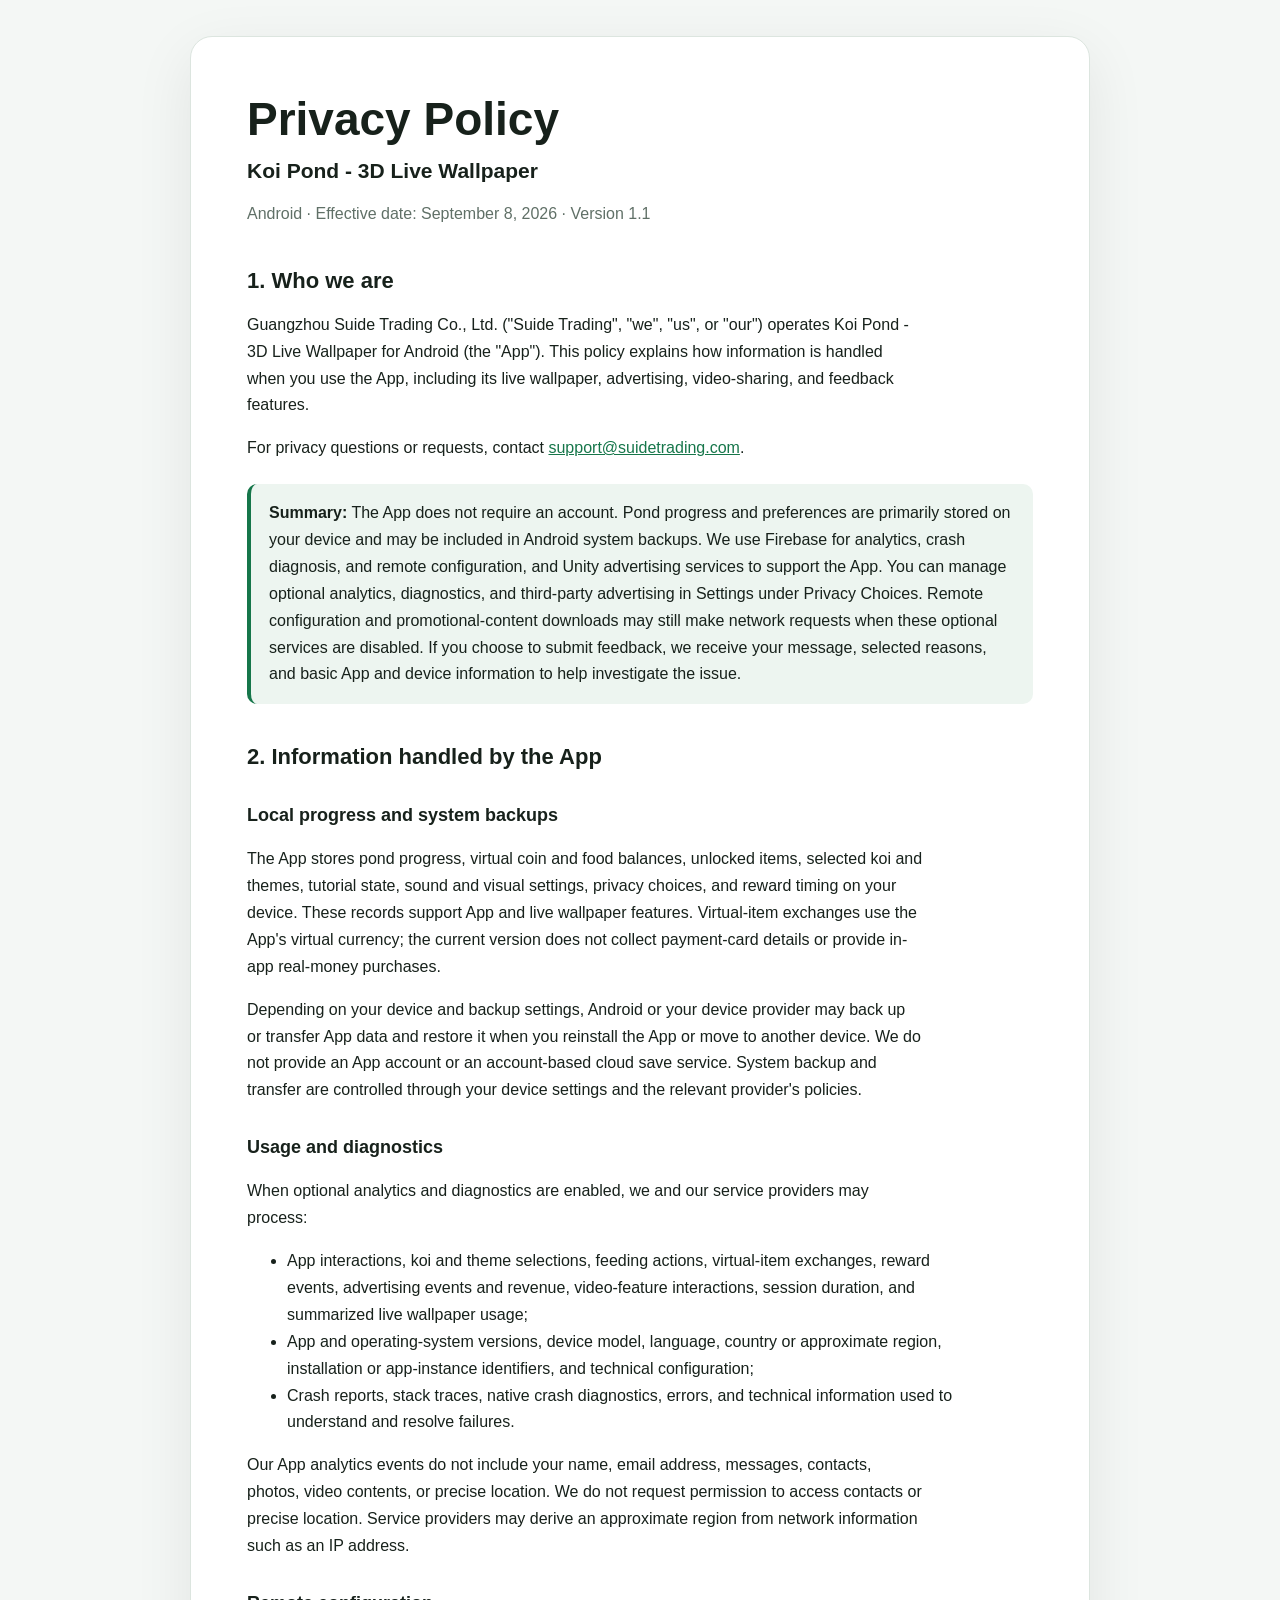
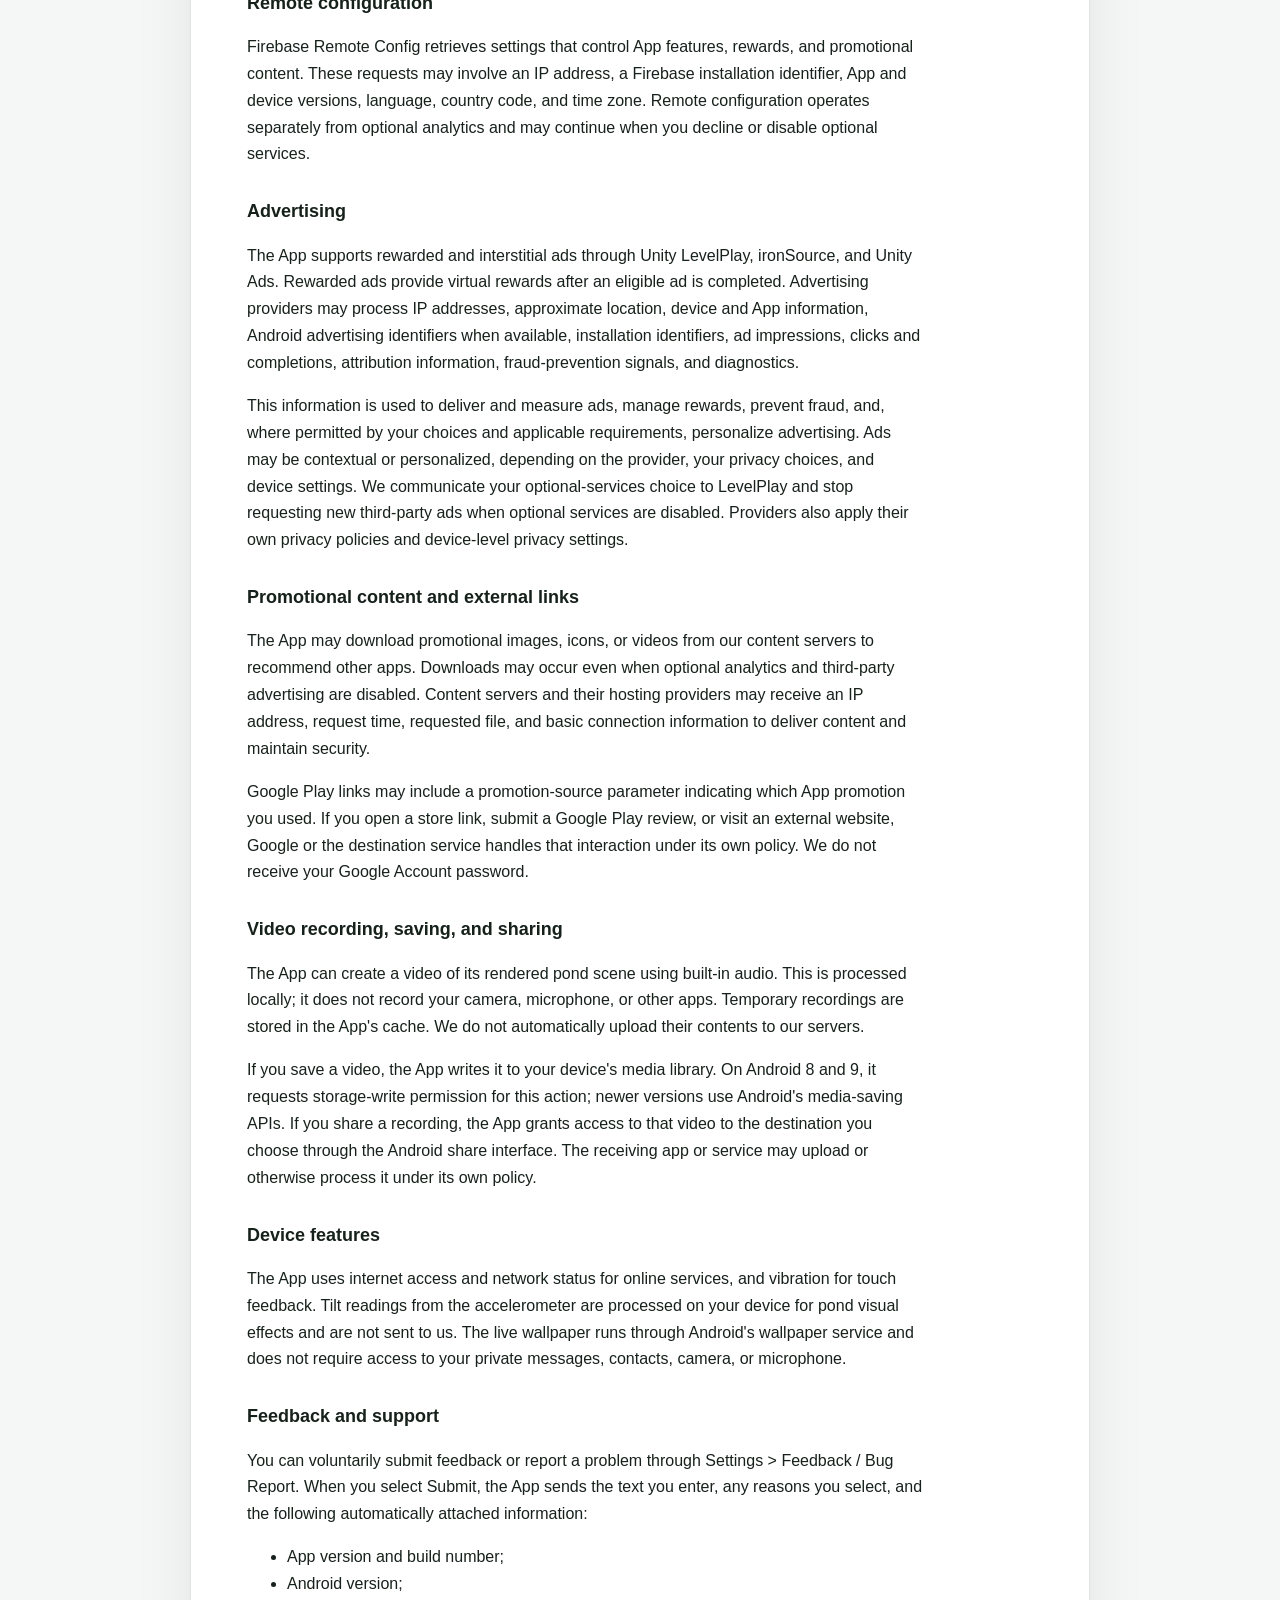
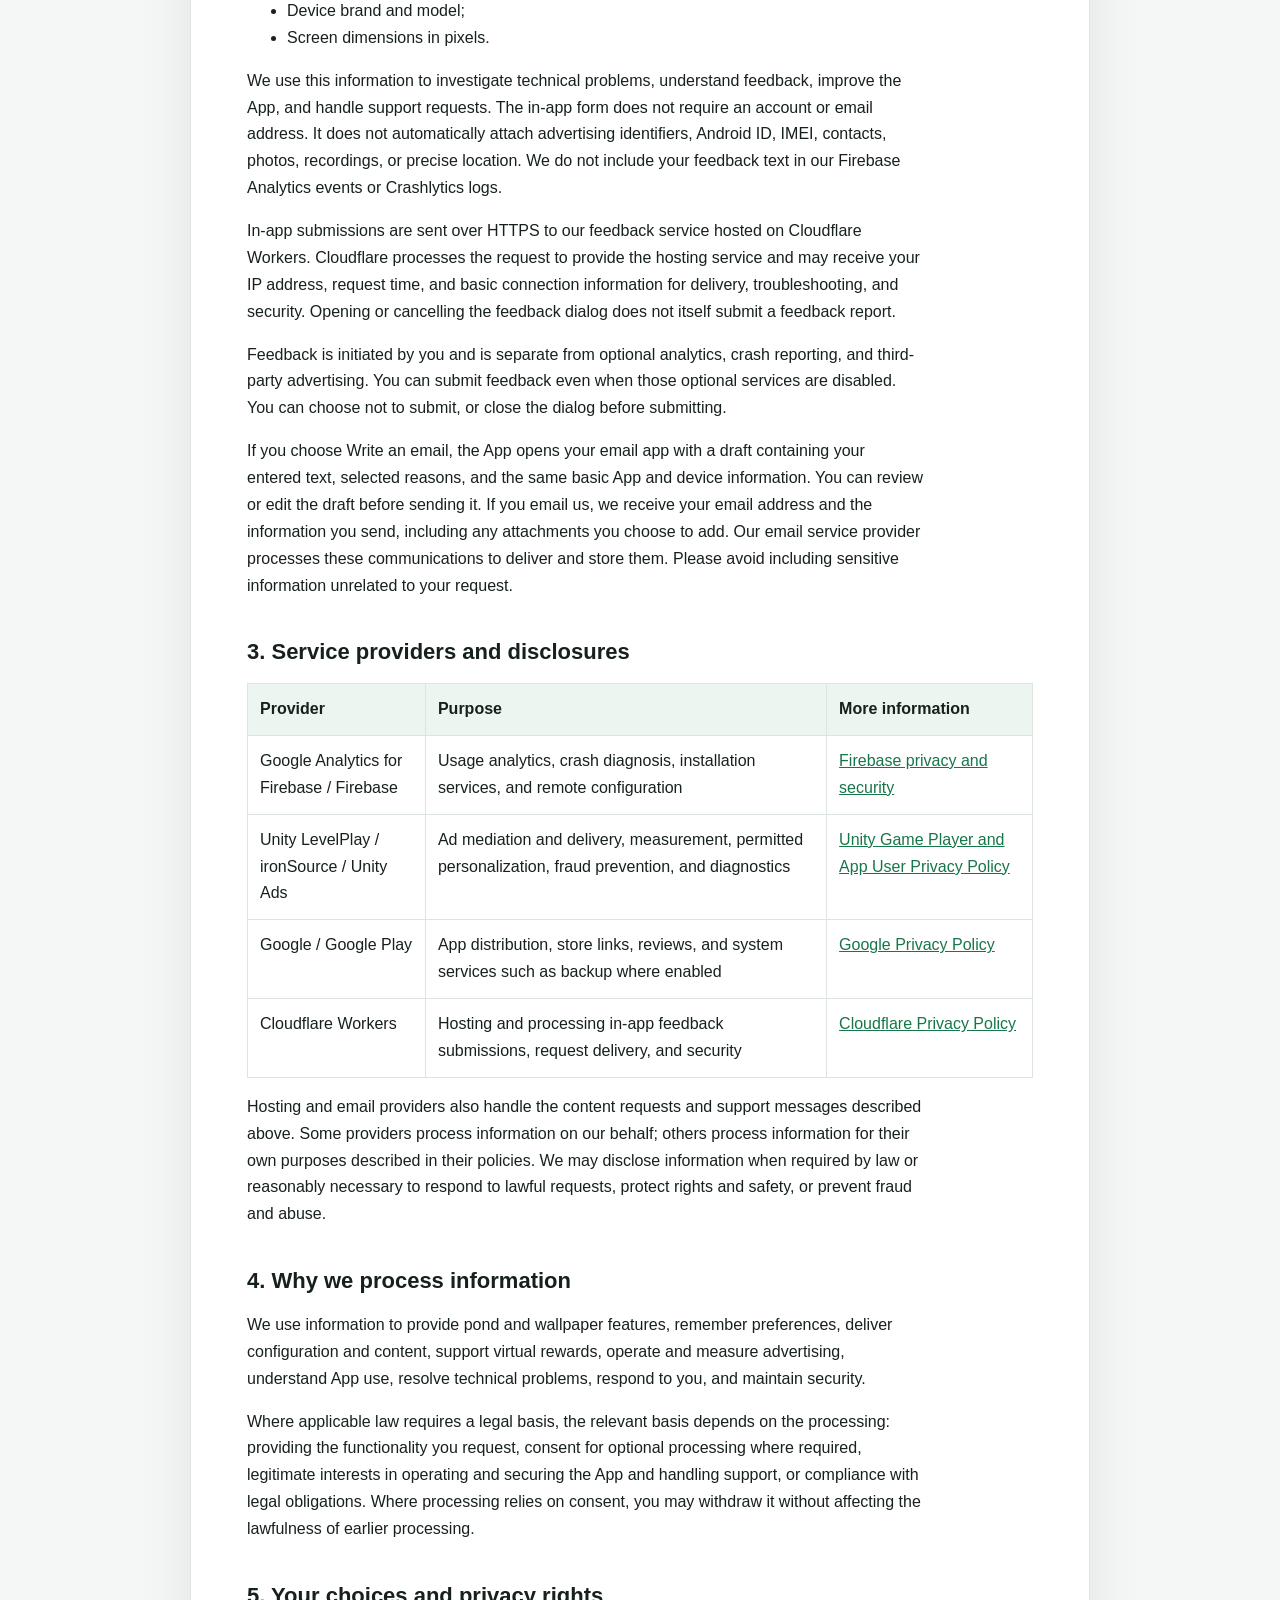
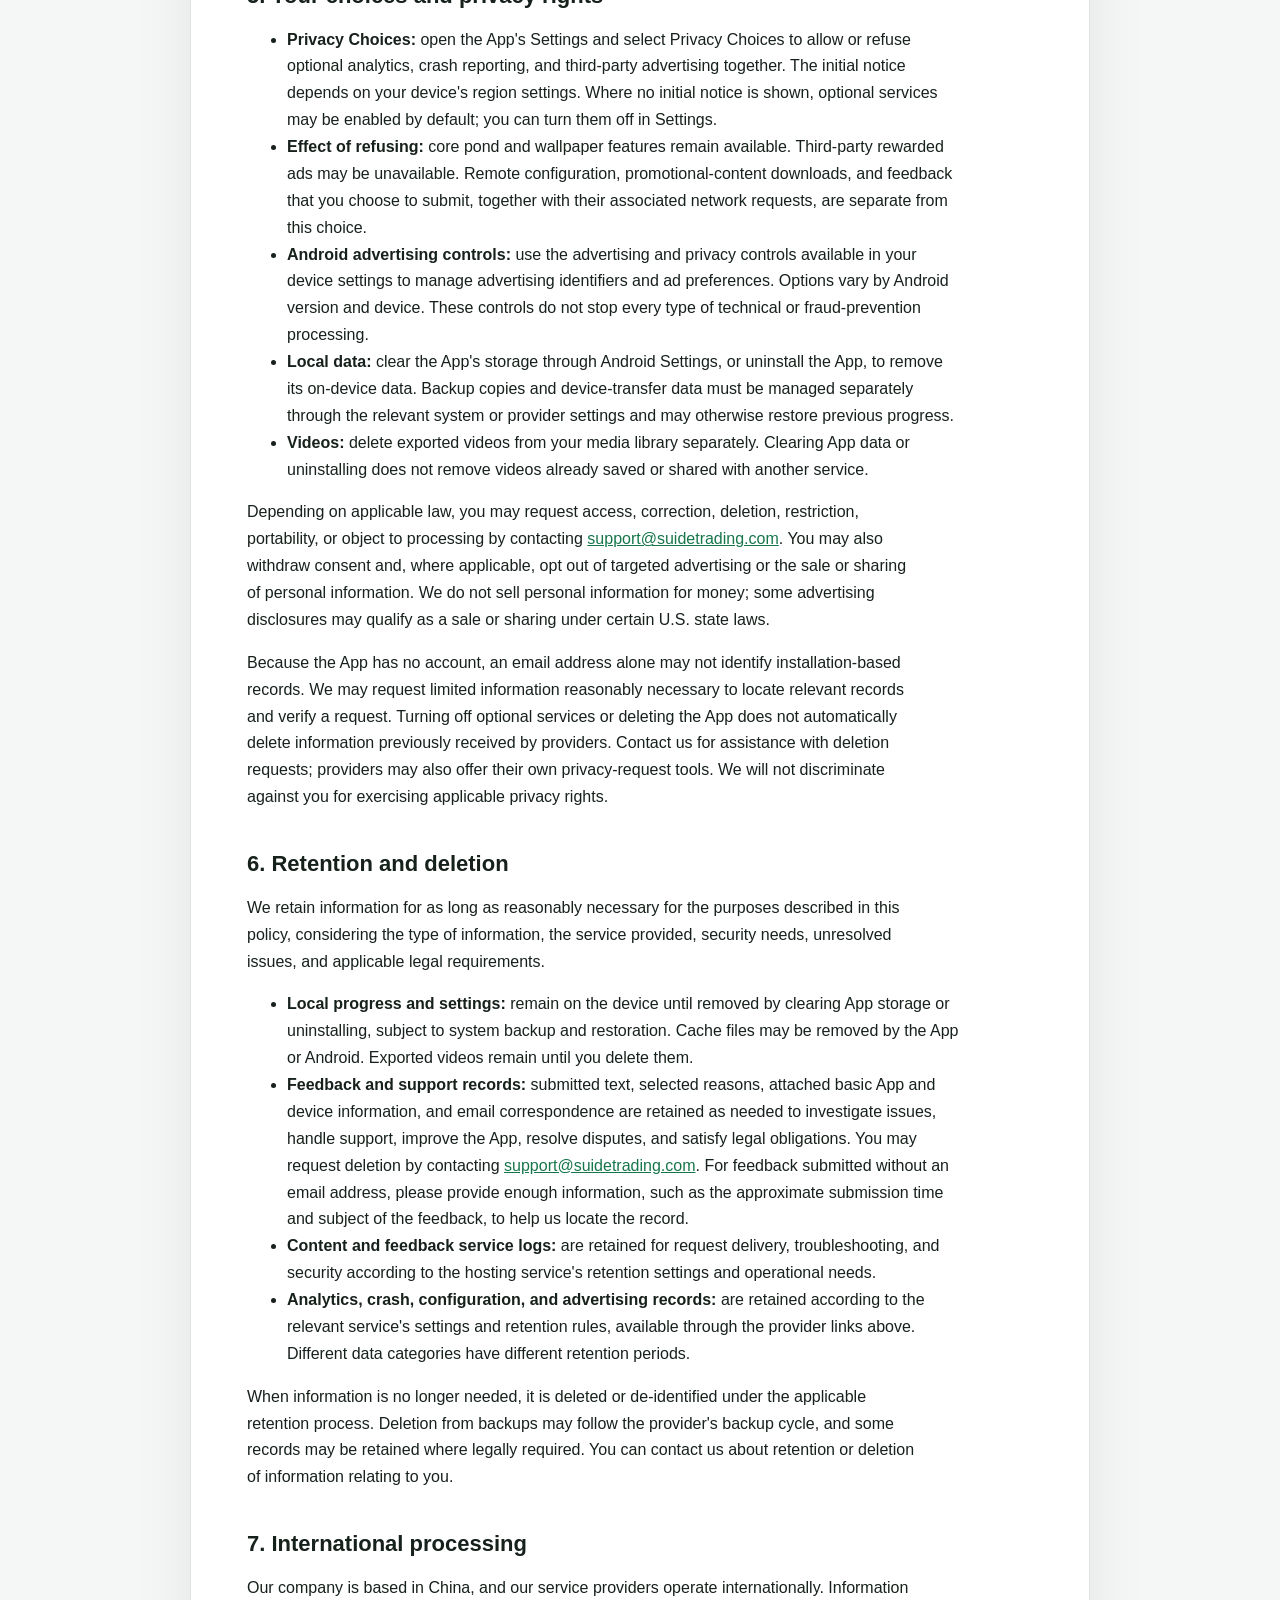
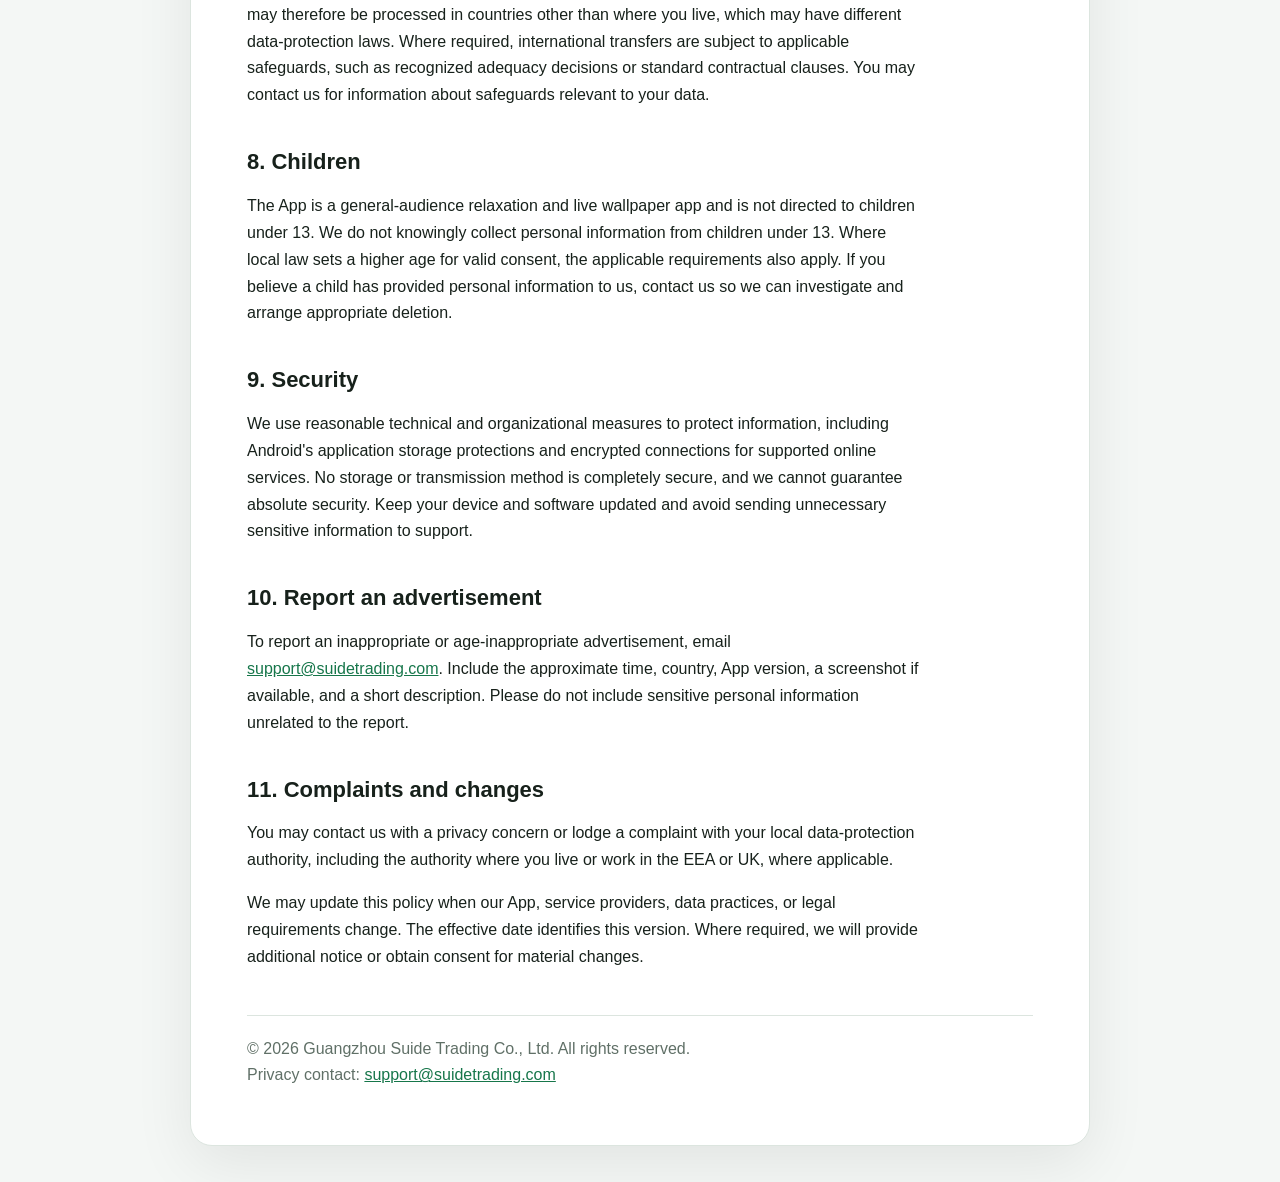
==== commit 460f6e9b: "1" ====
--- a/koi-pond-android-privacy-policy.html
+++ b/koi-pond-android-privacy-policy.html
@@ -4,8 +4,8 @@
   <meta charset="utf-8">
   <meta name="viewport" content="width=device-width, initial-scale=1">
   <meta name="color-scheme" content="light dark">
-  <meta name="description" content="Privacy Policy for Koi Pond: 3D Live Wallpaper on Android, operated by Guangzhou Suide Trading Co., Ltd.">
-  <title>Koi Pond: 3D Live Wallpaper — Privacy Policy</title>
+  <meta name="description" content="Privacy Policy for Koi Pond - 3D Live Wallpaper on Android, operated by Guangzhou Suide Trading Co., Ltd.">
+  <title>Koi Pond - 3D Live Wallpaper — Privacy Policy</title>
   <style>
     :root { color-scheme: light dark; --page: #f4f7f5; --card: #fff; --text: #17211b; --muted: #607067; --accent: #16764a; --line: #dce5df; --tint: #edf5f0; }
     @media (prefers-color-scheme: dark) {
@@ -50,13 +50,13 @@
 <main>
   <header>
     <h1>Privacy Policy</h1>
-    <p class="app-name">Koi Pond: 3D Live Wallpaper</p>
+    <p class="app-name">Koi Pond - 3D Live Wallpaper</p>
     <p class="meta">Android · Effective date: September 8, 2026 · Version 1.1</p>
   </header>
 
   <section aria-labelledby="who-we-are">
     <h2 id="who-we-are">1. Who we are</h2>
-    <p>Guangzhou Suide Trading Co., Ltd. ("Suide Trading", "we", "us", or "our") operates Koi Pond: 3D Live Wallpaper for Android (the "App"). This policy explains how information is handled when you use the App, including its live wallpaper, advertising, video-sharing, and feedback features.</p>
+    <p>Guangzhou Suide Trading Co., Ltd. ("Suide Trading", "we", "us", or "our") operates Koi Pond - 3D Live Wallpaper for Android (the "App"). This policy explains how information is handled when you use the App, including its live wallpaper, advertising, video-sharing, and feedback features.</p>
     <p>For privacy questions or requests, contact <a href="mailto:support@suidetrading.com">support@suidetrading.com</a>.</p>
     <div class="notice"><strong>Summary:</strong> The App does not require an account. Pond progress and preferences are primarily stored on your device and may be included in Android system backups. We use Firebase for analytics, crash diagnosis, and remote configuration, and Unity advertising services to support the App. You can manage optional analytics, diagnostics, and third-party advertising in Settings under Privacy Choices. Remote configuration and promotional-content downloads may still make network requests when these optional services are disabled. If you choose to submit feedback, we receive your message, selected reasons, and basic App and device information to help investigate the issue.</div>
   </section>
